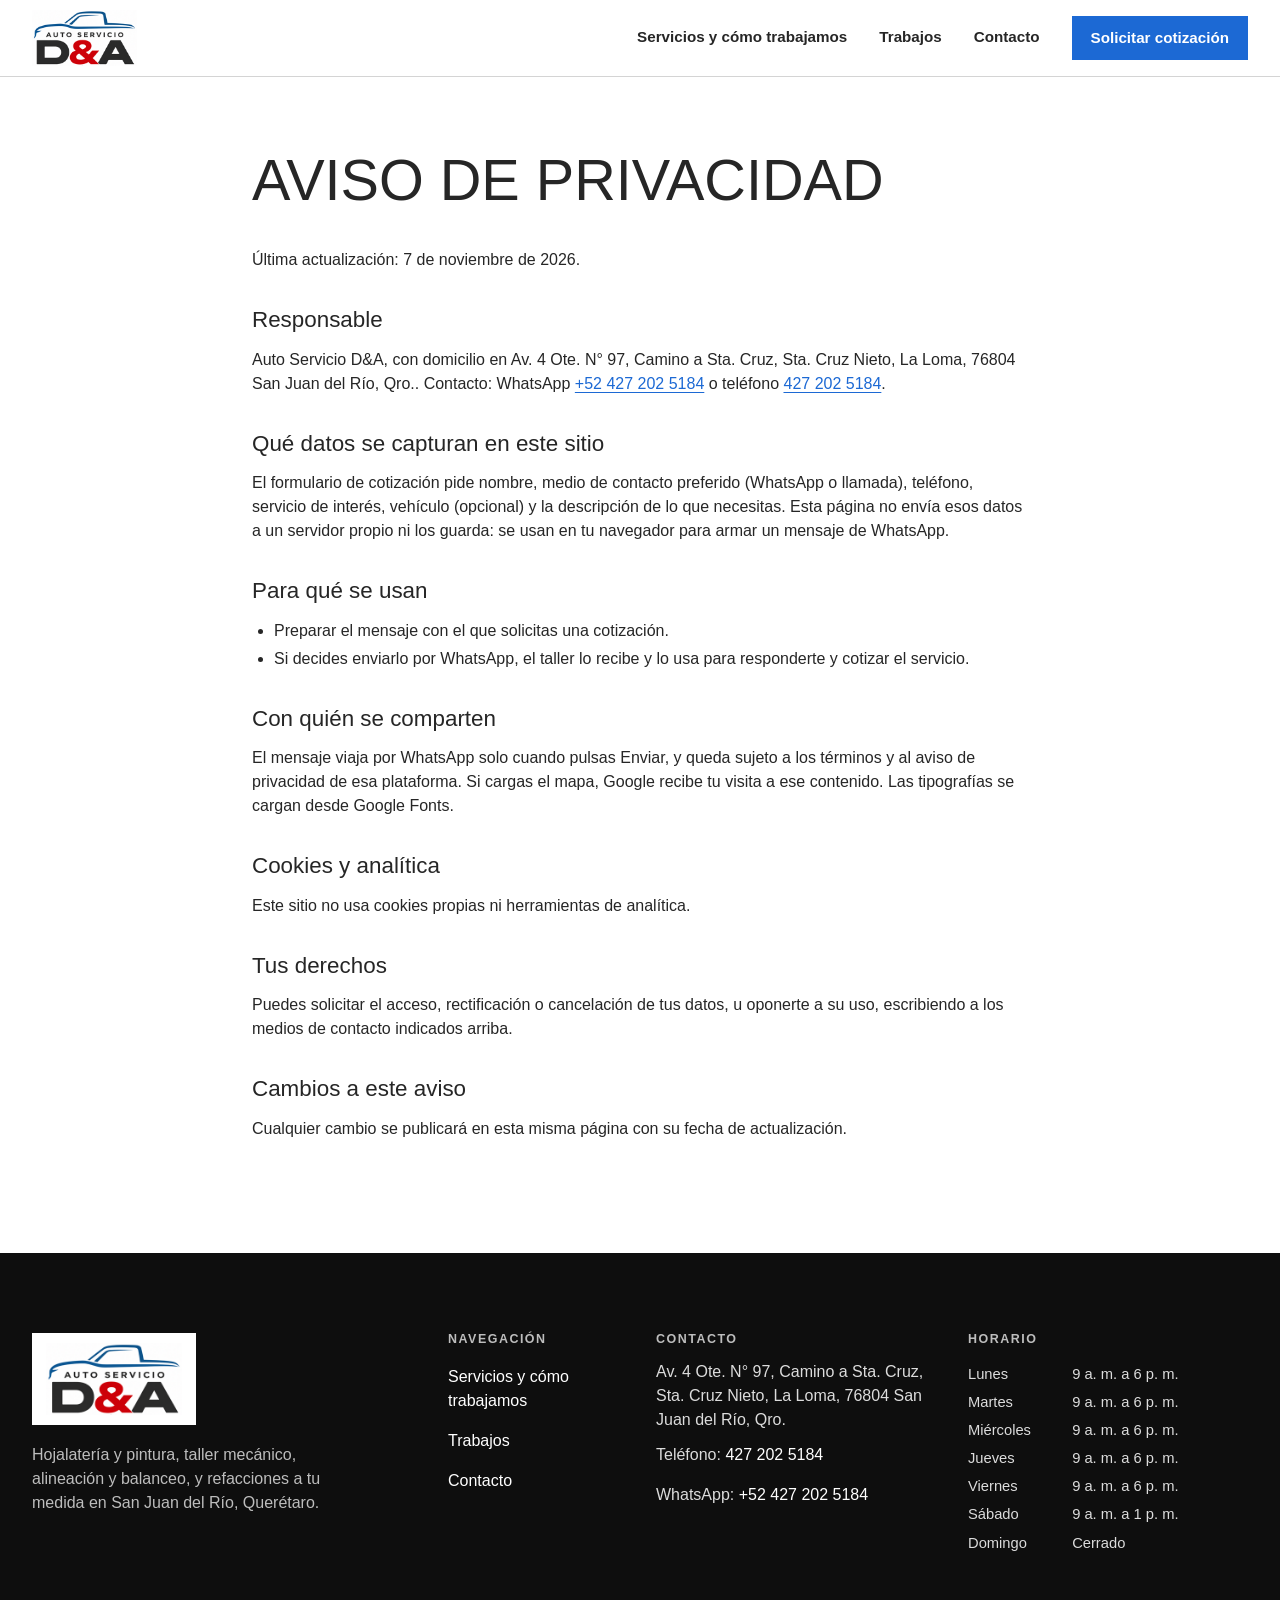
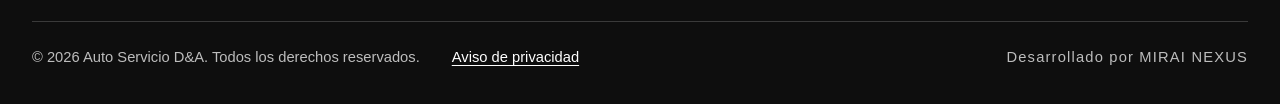
==== privacidad.html @ c276a9d6 "Sitio de Auto Servicio D&A: primera versión estática Sitio estático generado con build.py desde data" ====
<!doctype html>
<html lang="es-MX">
<head>
<meta charset="utf-8">
<meta name="viewport" content="width=device-width, initial-scale=1">
<title>Aviso de privacidad | Auto Servicio D&amp;A</title>

<meta http-equiv="Content-Security-Policy" content="default-src 'self'; img-src 'self' data:; style-src 'self' https://fonts.googleapis.com; font-src https://fonts.gstatic.com; script-src 'self'; frame-src https://www.google.com; connect-src 'none'; form-action 'none'; base-uri 'self'; object-src 'none'">
<meta name="description" content="Aviso de privacidad de Auto Servicio D&amp;A.">
<meta name="robots" content="noindex, nofollow">
<meta name="referrer" content="strict-origin-when-cross-origin">
<meta property="og:type" content="website"><meta property="og:locale" content="es_MX">
<meta property="og:title" content="Aviso de privacidad | Auto Servicio D&amp;A"><meta property="og:description" content="Aviso de privacidad de Auto Servicio D&amp;A.">
<link rel="preconnect" href="https://fonts.googleapis.com"><link rel="preconnect" href="https://fonts.gstatic.com" crossorigin><link rel="stylesheet" href="https://fonts.googleapis.com/css2?family=Archivo:wght@300;400;700&display=swap">
<link rel="stylesheet" href="css/styles.css">
</head>
<body>

<a class="skip-link" href="#contenido">Saltar al contenido</a>
<header class="site-header">
  <div class="wrap">
    <a class="brand" href="index.html#inicio" aria-label="Auto Servicio D&amp;A, inicio"><img src="img/logo-da.png" width="320" height="170" alt="Auto Servicio D&amp;A"></a>
    <button class="btn btn--sm menu-toggle js-only" id="menu-toggle" type="button" aria-expanded="false" aria-controls="site-nav">Menú</button>
    <nav class="nav" id="site-nav" aria-label="Principal">
      <a href="index.html#servicios">Servicios y cómo trabajamos</a>
<a href="index.html#trabajos">Trabajos</a>
<a href="index.html#contacto">Contacto</a>
      <a class="btn btn--primary btn--sm" href="index.html#contacto">Solicitar cotización</a>
    </nav>
  </div>
</header>
<main id="contenido" class="wrap legal">
  <h1>Aviso de privacidad</h1>
  <p>Última actualización: 7 de noviembre de 2026.</p>
  <section><h2>Responsable</h2>
    <p>Auto Servicio D&amp;A, con domicilio en Av. 4 Ote. N° 97, Camino a Sta. Cruz, Sta. Cruz Nieto, La Loma, 76804 San Juan del Río, Qro.. Contacto: WhatsApp <a href="https://wa.me/524272025184" target="_blank" rel="noopener">+52 427 202 5184</a> o teléfono <a href="tel:+524272025184">427 202 5184</a>.</p></section>
  <section><h2>Qué datos se capturan en este sitio</h2>
    <p>El formulario de cotización pide nombre, medio de contacto preferido (WhatsApp o llamada), teléfono, servicio de interés, vehículo (opcional) y la descripción de lo que necesitas. Esta página no envía esos datos a un servidor propio ni los guarda: se usan en tu navegador para armar un mensaje de WhatsApp.</p></section>
  <section><h2>Para qué se usan</h2>
    <ul><li>Preparar el mensaje con el que solicitas una cotización.</li><li>Si decides enviarlo por WhatsApp, el taller lo recibe y lo usa para responderte y cotizar el servicio.</li></ul></section>
  <section><h2>Con quién se comparten</h2>
    <p>El mensaje viaja por WhatsApp solo cuando pulsas Enviar, y queda sujeto a los términos y al aviso de privacidad de esa plataforma. Si cargas el mapa, Google recibe tu visita a ese contenido. Las tipografías se cargan desde Google Fonts.</p></section>
  <section><h2>Cookies y analítica</h2>
    <p>Este sitio no usa cookies propias ni herramientas de analítica.</p></section>
  <section><h2>Tus derechos</h2>
    <p>Puedes solicitar el acceso, rectificación o cancelación de tus datos, u oponerte a su uso, escribiendo a los medios de contacto indicados arriba.</p></section>
  <section><h2>Cambios a este aviso</h2>
    <p>Cualquier cambio se publicará en esta misma página con su fecha de actualización.</p></section>
</main>
<footer class="site-footer">
  <div class="wrap">
    <div class="footer__grid">
      <div class="footer__brand">
        <a class="brand brand--plate" href="index.html#inicio" aria-label="Auto Servicio D&amp;A, inicio"><img src="img/logo-da.png" width="320" height="170" alt="Auto Servicio D&amp;A"></a>
        <p>Hojalatería y pintura, taller mecánico, alineación y balanceo, y refacciones a tu medida en San Juan del Río, Querétaro.</p>
      </div>
      <div class="footer__col">
        <h2>Navegación</h2>
        <a href="index.html#servicios">Servicios y cómo trabajamos</a>
<a href="index.html#trabajos">Trabajos</a>
<a href="index.html#contacto">Contacto</a>
      </div>
      <div class="footer__col footer__col--wide">
        <h2>Contacto</h2>
        <p>Av. 4 Ote. N° 97, Camino a Sta. Cruz, Sta. Cruz Nieto, La Loma, 76804 San Juan del Río, Qro.</p>
        <p>Teléfono: <a href="tel:+524272025184">427 202 5184</a></p>
        <p>WhatsApp: <a href="https://wa.me/524272025184" target="_blank" rel="noopener">+52 427 202 5184</a></p>
        
      </div>
      <div class="footer__col footer__col--wide">
        <h2>Horario</h2>
        <table><tbody>
        <tr data-day="Lunes"><th scope="row">Lunes</th><td>9 a. m. a 6 p. m.</td></tr>
<tr data-day="Martes"><th scope="row">Martes</th><td>9 a. m. a 6 p. m.</td></tr>
<tr data-day="Miércoles"><th scope="row">Miércoles</th><td>9 a. m. a 6 p. m.</td></tr>
<tr data-day="Jueves"><th scope="row">Jueves</th><td>9 a. m. a 6 p. m.</td></tr>
<tr data-day="Viernes"><th scope="row">Viernes</th><td>9 a. m. a 6 p. m.</td></tr>
<tr data-day="Sábado"><th scope="row">Sábado</th><td>9 a. m. a 1 p. m.</td></tr>
<tr data-day="Domingo"><th scope="row">Domingo</th><td>Cerrado</td></tr>
        </tbody></table>
      </div>
    </div>
    <div class="footer__legal">
      <span>© 2026 Auto Servicio D&amp;A. Todos los derechos reservados.</span>
      <a href="privacidad.html">Aviso de privacidad</a>
      <span class="footer__credit">Desarrollado por MIRAI NEXUS</span>
    </div>
  </div>
</footer>

<script src="js/app.js" defer></script>
</body>
</html>
---- css/styles.css ----
/* Dirección: showroom. Hero oscuro a sangre, contenido blanco, bandas negras para el proceso; ángulos rectos, tipografía ligera en mayúsculas.
   El azul se usa solo en acciones. Pesos: 300 (títulos), 400 (texto), 700 (botones y navegación). */
:root {
  --bg: #ffffff;
  --bg-alt: #f2f2f2;
  --ink: #262626;
  --meta: #666666;
  --line: #d4d4d4;
  --dark: #0e0e0e;
  --dark-line: #3a3a3a;
  --silver: #bdbdbd;
  --blue: #1c69d4;
  --blue-dark: #0653b6;
  --ok: #1a7f4b;
  --bad: #b3261e;
  --font: "Archivo", "Helvetica Neue", Helvetica, Arial, sans-serif;
  --container: 1280px;
  --gutter: 32px;
  --section-y: 112px;
  --ease: cubic-bezier(.16, 1, .3, 1);
  color-scheme: light;
}

*, *::before, *::after { box-sizing: border-box; border-radius: 0; }
html { scroll-behavior: smooth; scroll-padding-top: 88px; }
body {
  margin: 0; background: var(--bg); color: var(--ink);
  font-family: var(--font); font-size: 1rem; line-height: 1.5; font-weight: 400;
  -webkit-font-smoothing: antialiased; caret-color: var(--blue);
  scrollbar-color: #8a8a8a var(--bg-alt);
}
::selection { background: var(--blue); color: #fff; }
img { display: block; max-width: 100%; height: auto; }
a { color: inherit; text-underline-offset: 0.2em; }
h1, h2, h3 { margin: 0; font-weight: 300; line-height: 1.1; text-wrap: balance; }
p { margin: 0; }
ul, ol { margin: 0; padding: 0; list-style: none; }
button { font: inherit; }

:focus-visible { outline: 3px solid var(--blue-dark); outline-offset: 3px; }
.on-dark :focus-visible, .site-footer :focus-visible, .hero :focus-visible { outline-color: #fff; }

.sr-only { position: absolute; width: 1px; height: 1px; overflow: hidden; clip: rect(0 0 0 0); white-space: nowrap; }
.skip-link { position: absolute; left: 16px; top: -72px; z-index: 100; background: #fff; color: #000; padding: 14px 18px; font-weight: 700; }
.skip-link:focus { top: 12px; }

.wrap { width: 100%; max-width: calc(var(--container) + 2 * var(--gutter)); margin-inline: auto; padding-inline: var(--gutter); }

/* Botones y enlaces */
.btn {
  display: inline-flex; align-items: center; justify-content: center; gap: 10px;
  min-height: 52px; padding: 0 28px; font-weight: 700; font-size: 1rem; text-decoration: none; cursor: pointer;
  border: 1px solid currentColor; background: transparent; color: inherit;
  transition: background-color .2s, color .2s, border-color .2s;
}
.btn:hover { background: var(--ink); color: #fff; border-color: var(--ink); }
.btn--primary { background: var(--blue); border-color: var(--blue); color: #fff; }
.btn--primary:hover { background: var(--blue-dark); border-color: var(--blue-dark); }
.btn--light { color: #fff; }
.btn--light:hover { background: #fff; color: #000; border-color: #fff; }
.btn--sm { min-height: 44px; padding: 0 18px; font-size: 0.95rem; }
.link-arrow {
  display: inline-flex; align-items: center; gap: 10px; min-height: 44px; font-weight: 700; text-decoration: none;
  border-bottom: 1px solid currentColor; padding-bottom: 2px; width: fit-content;
}
.link-arrow svg { width: 14px; height: 14px; transition: transform .25s var(--ease); }
.link-arrow:hover { color: var(--blue); }
.on-dark .link-arrow:hover { color: #fff; }
.link-arrow:hover svg { transform: translateX(4px); }

/* Encabezado */
.site-header { position: sticky; top: 0; z-index: 50; background: var(--bg); color: var(--ink); border-bottom: 1px solid var(--line); }
.site-header .wrap { display: flex; align-items: center; gap: 24px; min-height: 76px; }
.brand { display: flex; align-items: center; text-decoration: none; }
.brand img { width: auto; height: 56px; }
.brand--plate { background: #fff; padding: 10px 14px; width: fit-content; }
.brand--plate img { height: 72px; }
.nav { margin-left: auto; display: flex; align-items: center; gap: 4px; }
.nav a:not(.btn) { display: inline-flex; align-items: center; min-height: 44px; padding: 0 14px; font-weight: 700; font-size: 0.95rem; text-decoration: none; border-bottom: 2px solid transparent; }
.nav a:not(.btn):hover { border-bottom-color: var(--ink); }
.nav .btn { margin-left: 14px; }
.menu-toggle { display: none; margin-left: auto; min-width: 48px; background: transparent; color: var(--ink); border: 1px solid var(--ink); cursor: pointer; font-weight: 700; padding: 0 16px; min-height: 44px; }

/* Hero */
.hero { position: relative; background: var(--dark); color: #fff; overflow: hidden; isolation: isolate; }
.hero__img { position: absolute; inset: 0; z-index: -2; }
.hero__img img { width: 100%; height: 100%; object-fit: cover; object-position: 50% 55%; }
.hero::after { content: ""; position: absolute; inset: 0; z-index: -1; background: linear-gradient(90deg, rgba(0,0,0,.82) 0%, rgba(0,0,0,.55) 45%, rgba(0,0,0,.15) 100%), linear-gradient(0deg, rgba(0,0,0,.55) 0%, rgba(0,0,0,0) 40%); }
.hero__inner { min-height: 640px; display: flex; flex-direction: column; justify-content: flex-end; gap: 28px; padding-block: 120px 72px; }
.hero h1 { font-size: clamp(2.6rem, 7.2vw, 5.75rem); text-transform: uppercase; letter-spacing: 0; line-height: 1.02; max-width: 14ch; }
.hero__lead { font-size: clamp(1.05rem, 1.6vw, 1.3rem); max-width: 46ch; color: #f0f0f0; line-height: 1.4; }
.hero__ctas { display: flex; flex-wrap: wrap; gap: 14px; }

.facts-bar { background: var(--bg); border-bottom: 1px solid var(--line); }
.facts-bar .wrap { display: grid; grid-template-columns: repeat(4, 1fr); }
.fact { padding: 28px 24px 28px 0; display: grid; gap: 6px; align-content: start; border-right: 1px solid var(--line); }
.fact + .fact { padding-left: 24px; }
.fact:last-child { border-right: 0; }
.fact dt { font-size: 0.78rem; font-weight: 700; letter-spacing: .1em; text-transform: uppercase; color: var(--meta); }
.fact dd { margin: 0; font-size: 1.1rem; }
.fact a { text-decoration: none; border-bottom: 1px solid var(--line); }
.fact a:hover { border-bottom-color: var(--blue); color: var(--blue); }
.status { font-weight: 700; display: inline-flex; align-items: center; gap: 8px; }
.status::before { content: ""; width: 9px; height: 9px; border-radius: 50% !important; background: var(--meta); }
.status[data-open="true"]::before { background: var(--ok); }
.status[data-open="false"]::before { background: var(--bad); }

/* Secciones */
.section { padding-block: var(--section-y); }
.section--alt { background: var(--bg-alt); }
.section--dark { background: var(--dark); color: #fff; }
.section__head { display: grid; gap: 20px; max-width: 760px; margin-bottom: 64px; }
h2 { font-size: clamp(2rem, 4.4vw, 3.5rem); text-transform: uppercase; line-height: 1.05; }
.lead { color: var(--meta); font-size: 1.15rem; max-width: 56ch; line-height: 1.45; }
.section--dark .lead { color: var(--silver); }

/* Servicios: lista con vista previa que cambia */
.svc-wrap { display: grid; grid-template-columns: minmax(0, 6fr) minmax(0, 6fr); gap: 64px; align-items: start; }
.svc-list { border-top: 1px solid var(--ink); }
.svc { padding: 32px 0; border-bottom: 1px solid var(--line); display: grid; gap: 12px; transition: padding .3s var(--ease); position: relative; }
.svc::before { content: ""; position: absolute; left: 0; top: -1px; height: 3px; width: 0; background: var(--ink); transition: width .4s var(--ease); }
.svc.is-active::before { width: 64px; }
.svc h3 { font-size: clamp(1.5rem, 2.4vw, 2rem); font-weight: 400; line-height: 1.15; }
.svc p { color: var(--meta); max-width: 52ch; }
.svc__use { font-size: 0.95rem; }
.svc__use strong { color: var(--ink); font-weight: 700; }
.svc__imgs { display: none; }
.svc__imgs--2 { grid-template-columns: 1fr 1fr; gap: 8px; }
.svc__img { width: 100%; aspect-ratio: 4 / 3; object-fit: cover; }
.svc__imgs--2 .svc__img { aspect-ratio: 3 / 4; }
.svc .link-arrow { margin-top: 6px; }
.svc-preview { position: sticky; top: 104px; aspect-ratio: 4 / 5; background: var(--bg-alt); overflow: hidden; }
.svc-shot { position: absolute; inset: 0; display: grid; opacity: 0; transition: opacity .6s var(--ease); }
.svc-shot.is-active { opacity: 1; }
.svc-shot--2 { grid-template-columns: 1fr 1fr; gap: 8px; background: var(--bg); }
.svc-shot img { width: 100%; height: 100%; min-height: 0; object-fit: cover; }

/* Proceso (banda negra) */
.qualitas { display: grid; grid-template-columns: repeat(12, 1fr); gap: var(--gutter); align-items: end; margin-bottom: 72px; }
.qualitas h2 { grid-column: 1 / span 7; }
.qualitas p { grid-column: 9 / span 4; color: var(--silver); font-size: 1.1rem; }
.process { display: grid; grid-template-columns: repeat(2, minmax(0, 1fr)); gap: 64px; }
.process__col h3 { font-size: 1.5rem; font-weight: 400; padding-bottom: 20px; border-bottom: 1px solid #fff; }
.steps { counter-reset: step; }
.steps li { counter-increment: step; display: grid; grid-template-columns: 64px 1fr; gap: 16px; padding: 24px 0; border-bottom: 1px solid var(--dark-line); align-items: baseline; }
.steps li::before { content: counter(step); font-size: 2.4rem; font-weight: 300; line-height: 1; font-variant-numeric: tabular-nums; }
.steps li span { color: #e6e6e6; }
.process__note { margin-top: 48px; color: var(--silver); max-width: 60ch; }

/* Trabajos */
.filters { display: flex; flex-wrap: wrap; gap: 4px 28px; margin-bottom: 40px; border-bottom: 1px solid var(--line); }
.chip { min-height: 48px; padding: 0 0 2px; background: none; border: 0; border-bottom: 3px solid transparent; font-weight: 700; color: var(--meta); cursor: pointer; margin-bottom: -1px; transition: color .2s, border-color .2s; }
.chip:hover { color: var(--ink); }
.chip[aria-pressed="true"] { color: var(--ink); border-bottom-color: var(--ink); }
.projects { display: grid; grid-template-columns: repeat(12, 1fr); gap: 48px var(--gutter); }
.project { grid-column: span 6; display: grid; grid-template-rows: auto 1fr; gap: 20px; }
.project[hidden] { display: none; }
.project__open { display: block; padding: 0; border: 0; background: var(--bg-alt); cursor: zoom-in; width: 100%; overflow: hidden; }
.project__open img { width: 100%; aspect-ratio: 3 / 2; object-fit: cover; transition: transform .8s var(--ease); }
.project__open:hover img { transform: scale(1.04); }
.project__body { display: grid; gap: 14px; align-content: start; }
.project__tag { font-size: 0.78rem; font-weight: 700; letter-spacing: .1em; text-transform: uppercase; color: var(--meta); }
.project h3 { font-size: 1.75rem; font-weight: 400; }
.facts { display: grid; margin: 0; border-top: 1px solid var(--line); }
.facts div { display: grid; grid-template-columns: 110px 1fr; gap: 16px; padding: 12px 0; border-bottom: 1px solid var(--line); font-size: 0.95rem; }
.facts dt { font-weight: 700; }
.facts dd { margin: 0; color: var(--meta); }

dialog.lightbox { border: 0; padding: 0; background: var(--bg); color: var(--ink); max-width: min(1200px, 94vw); width: 100%; max-height: 94vh; overflow: auto; }
dialog.lightbox::backdrop { background: rgba(0,0,0,.85); }
.lightbox__inner { display: grid; grid-template-columns: minmax(0, 1.6fr) minmax(0, 1fr); }
.lightbox__img { background: #000; display: grid; place-items: center; }
.lightbox__img img { max-height: 84vh; width: auto; max-width: 100%; object-fit: contain; }
.lightbox__text { padding: 32px; display: grid; gap: 16px; align-content: start; }
.lightbox__text h3 { font-size: 1.75rem; font-weight: 400; }
.lightbox__nav { display: flex; flex-wrap: wrap; gap: 10px; margin-top: 8px; }


.reviews__head { display: grid; gap: 14px; margin-bottom: 48px; max-width: 700px; }
.reviews h2 { font-size: clamp(1.8rem, 3.4vw, 2.6rem); }
.reviews__src { color: var(--meta); }
.reviews__grid { display: grid; grid-template-columns: repeat(4, 1fr); gap: 0; border-top: 1px solid var(--ink); }
.review { margin: 0; padding: 28px 28px 8px 0; display: grid; gap: 18px; align-content: start; }
.review + .review { padding-left: 28px; border-left: 1px solid var(--line); }
.review blockquote { margin: 0; font-size: 1.08rem; line-height: 1.45; }
.review figcaption { font-weight: 700; font-size: 0.95rem; }
.stars { width: 92px; height: 16px; color: var(--ink); }


/* Contacto */
.contact { display: grid; grid-template-columns: repeat(12, 1fr); gap: var(--gutter); align-items: start; }
.contact__info { grid-column: 1 / span 5; display: grid; gap: 28px; }
.contact__form { grid-column: 7 / span 6; }
.info-list { display: grid; margin: 0; border-top: 1px solid var(--ink); }
.info-list > div { padding: 16px 0; border-bottom: 1px solid var(--line); display: grid; gap: 2px; }
.info-list dt { font-size: 0.78rem; font-weight: 700; letter-spacing: .1em; text-transform: uppercase; color: var(--meta); }
.info-list dd { margin: 0; font-size: 1.1rem; }
.info-list a { text-decoration: none; border-bottom: 1px solid var(--line); }
.info-list a:hover { color: var(--blue); border-bottom-color: var(--blue); }
.hours { width: 100%; border-collapse: collapse; font-variant-numeric: tabular-nums; margin-top: 12px; }
.hours th, .hours td { text-align: left; padding: 9px 0; border-bottom: 1px solid var(--line); font-weight: 400; }
.hours tr.is-today th, .hours tr.is-today td { font-weight: 700; }
.hours-note { color: var(--meta); font-size: 0.9rem; margin-top: 10px; }

.form { display: grid; gap: 22px; padding: 40px; background: var(--bg); border: 1px solid var(--ink); }
.form h3 { font-size: 1.75rem; font-weight: 400; }
.field { display: grid; gap: 8px; }
.field label, .field legend { font-weight: 700; font-size: 0.95rem; padding: 0; }
.field .opt { font-weight: 400; color: var(--meta); }
.field input, .field select, .field textarea { width: 100%; min-height: 52px; padding: 12px 14px; font: inherit; color: var(--ink); background: var(--bg); border: 1px solid #8a8a8a; }
.field textarea { min-height: 130px; resize: vertical; }
.field input:hover, .field select:hover, .field textarea:hover { border-color: var(--ink); }
.field input:focus-visible, .field select:focus-visible, .field textarea:focus-visible { outline-offset: 0; border-color: var(--blue-dark); }
.field [aria-invalid="true"] { border-color: var(--bad); border-width: 2px; }
.err { color: var(--bad); font-size: 0.92rem; font-weight: 700; }
.hint { color: var(--meta); font-size: 0.9rem; }
.radios-wrap { border: 0; padding: 0; margin: 0; min-width: 0; }
.radios { display: flex; flex-wrap: wrap; gap: 10px; margin-top: 8px; }
.radios label { display: inline-flex; align-items: center; gap: 10px; min-height: 48px; padding: 0 18px; border: 1px solid #8a8a8a; font-weight: 400; cursor: pointer; }
.radios input { width: 18px; min-height: 0; height: 18px; accent-color: var(--blue); }
.radios label:has(input:checked) { border-color: var(--ink); background: var(--ink); color: #fff; }
.radios label:has(input:checked) input { accent-color: #fff; }
.radios label:has(input:focus-visible) { outline: 3px solid var(--blue-dark); outline-offset: 3px; }
.form__privacy, .form__alt { font-size: 0.92rem; color: var(--meta); }
.form__privacy a, .form__alt a { color: var(--ink); }

.prepared { display: grid; gap: 16px; padding: 24px; border: 2px solid var(--ink); background: var(--bg-alt); }
.prepared > p:first-child { font-weight: 700; font-size: 1.1rem; }
.prepared textarea { width: 100%; min-height: 150px; padding: 12px; font: inherit; font-size: 0.95rem; border: 1px solid #8a8a8a; background: #fff; color: var(--ink); }
.prepared__actions { display: flex; flex-wrap: wrap; gap: 12px; }
.noscript-box { padding: 28px; border: 1px solid var(--ink); }
html:not(.js) .js-only { display: none; }

/* Ubicación */
.location { display: grid; grid-template-columns: repeat(2, minmax(0, 1fr)); gap: 64px; align-items: stretch; }
.location__info { display: grid; gap: 24px; align-content: start; }
.location__info address { font-style: normal; font-size: 1.2rem; line-height: 1.4; }
.location__info p { color: var(--meta); max-width: 50ch; }
.location__actions { display: flex; flex-wrap: wrap; gap: 14px; }
.map { position: relative; width: 100%; min-width: 0; aspect-ratio: 4 / 3; background: var(--bg-alt); display: grid; place-items: center; text-align: center; padding: 24px; overflow: hidden; }
.map iframe { position: absolute; inset: 0; width: 100%; height: 100%; border: 0; }
.map__ph { display: grid; gap: 16px; justify-items: center; max-width: 38ch; color: var(--meta); }
.map__ph .btn { color: var(--ink); }
.map__ph .btn--primary { color: #fff; }

/* Pie */
.site-footer { background: var(--dark); color: #dcdcdc; padding-block: 80px 36px; }
.site-footer a { color: #fff; }
.footer__grid { display: grid; grid-template-columns: repeat(12, 1fr); gap: 40px var(--gutter); }
.footer__brand { grid-column: span 4; display: grid; gap: 18px; align-content: start; }
.footer__brand p { color: var(--silver); max-width: 36ch; }
.footer__col { grid-column: span 2; display: grid; gap: 6px; align-content: start; }
.footer__col--wide { grid-column: span 3; }
.footer__col h2 { font-size: 0.78rem; letter-spacing: .12em; font-weight: 700; color: var(--silver); margin-bottom: 8px; }
.footer__col a { text-decoration: none; display: inline-block; padding-block: 5px; width: fit-content; }
.footer__col a:hover { text-decoration: underline; }
.footer__col table { font-size: 0.92rem; border-collapse: collapse; width: 100%; font-variant-numeric: tabular-nums; }
.footer__col th, .footer__col td { text-align: left; font-weight: 400; padding: 3px 0; }
.footer__credit { margin-left: auto; letter-spacing: .08em; }
@media (max-width: 719px) { .footer__credit { margin-left: 0; } }
.footer__legal { margin-top: 64px; padding-top: 24px; border-top: 1px solid var(--dark-line); font-size: 0.92rem; color: var(--silver); display: flex; flex-wrap: wrap; gap: 8px 32px; }

/* Privacidad */
.legal { padding-block: 72px 112px; max-width: 840px; display: grid; gap: 36px; }
.legal h1 { font-size: clamp(2.2rem, 5vw, 3.6rem); text-transform: uppercase; }
.legal h2 { font-size: 1.4rem; text-transform: none; font-weight: 400; margin-bottom: 8px; }
.legal section { display: grid; gap: 8px; }
.legal ul { list-style: disc; padding-left: 22px; display: grid; gap: 4px; }
.legal a { color: var(--blue); }

/* Movimiento: una sola entrada del hero, desde un estado ya visible */
@media (prefers-reduced-motion: no-preference) {
  .hero__img img { animation: settle 1.8s var(--ease) both; }
  .hero h1, .hero__lead, .hero__ctas { animation: rise 1.1s var(--ease) both; }
  .hero__lead { animation-delay: .12s; }
  .hero__ctas { animation-delay: .24s; }
  @keyframes settle { from { transform: scale(1.06); } to { transform: none; } }
  @keyframes rise { from { transform: translateY(28px); } to { transform: none; } }
}
@media (prefers-reduced-motion: reduce) {
  html { scroll-behavior: auto; }
  *, *::before, *::after { transition-duration: .01ms !important; animation: none !important; }
}

/* Adaptación */
@media (max-width: 1023px) {
  :root { --section-y: 72px; }
  .menu-toggle { display: inline-flex; align-items: center; justify-content: center; }
  .nav { display: none; position: absolute; left: 0; right: 0; top: 100%; flex-direction: column; align-items: stretch; gap: 0; padding: 8px var(--gutter) 28px; background: var(--bg); border-bottom: 1px solid var(--line); margin: 0; }
  .nav.is-open { display: flex; }
  .nav a:not(.btn) { min-height: 56px; border-bottom: 1px solid var(--line); }
  .nav .btn { margin: 20px 0 0; }
  .hero__inner { min-height: 560px; padding-block: 96px 56px; }
  .facts-bar .wrap { grid-template-columns: repeat(2, 1fr); }
  .fact { border-right: 0; padding: 22px 16px 22px 0; border-bottom: 1px solid var(--line); }
  .fact + .fact { padding-left: 0; }
  .fact:nth-child(even) { padding-left: 16px; border-left: 1px solid var(--line); }
  .fact:nth-last-child(-n+2) { border-bottom: 0; }
  .svc-wrap { grid-template-columns: minmax(0, 1fr); }
  .svc-preview { display: none; }
  .svc__imgs { display: grid; }
  .qualitas h2, .qualitas p { grid-column: 1 / -1; }
  .process { grid-template-columns: minmax(0, 1fr); gap: 56px; }
  .reviews__grid { grid-template-columns: repeat(2, 1fr); }
  .review:nth-child(3) { padding-left: 0; border-left: 0; }
  .review:nth-child(n+3) { border-top: 1px solid var(--line); margin-top: 20px; padding-top: 28px; }
  .contact__info, .contact__form { grid-column: 1 / -1; }
  .location { grid-template-columns: minmax(0, 1fr); gap: 40px; }
  .footer__brand { grid-column: span 12; }
  .footer__col, .footer__col--wide { grid-column: span 6; }
}
@media (max-width: 719px) {
  :root { --section-y: 56px; --gutter: 16px; }
  .section__head { margin-bottom: 40px; }
  .hero__inner { min-height: 540px; padding-block: 72px 40px; gap: 22px; }
  .hero::after { background: linear-gradient(0deg, rgba(0,0,0,.88) 0%, rgba(0,0,0,.55) 55%, rgba(0,0,0,.25) 100%); }
  .facts-bar .wrap { grid-template-columns: minmax(0, 1fr); }
  .fact, .fact:nth-child(even) { padding: 18px 0; border-left: 0; border-bottom: 1px solid var(--line); }
  .fact:last-child { border-bottom: 0; }
  .project { grid-column: 1 / -1; }
  .reviews__grid { grid-template-columns: minmax(0, 1fr); }
  .review, .review + .review { padding: 24px 0; border-left: 0; border-top: 1px solid var(--line); margin: 0; }
  .review:first-child { border-top: 0; }
  .steps li { grid-template-columns: 48px 1fr; }
  .steps li::before { font-size: 2rem; }
  .form { padding: 22px 18px; }
  .lightbox__inner { grid-template-columns: minmax(0, 1fr); }
  .facts div { grid-template-columns: minmax(0, 1fr); gap: 2px; }
  .footer__col, .footer__col--wide { grid-column: 1 / -1; }
  .site-header .wrap { min-height: 64px; }
  .brand img { height: 44px; }
  .brand--plate img { height: 60px; }
  .map { aspect-ratio: auto; min-height: 300px; }
}
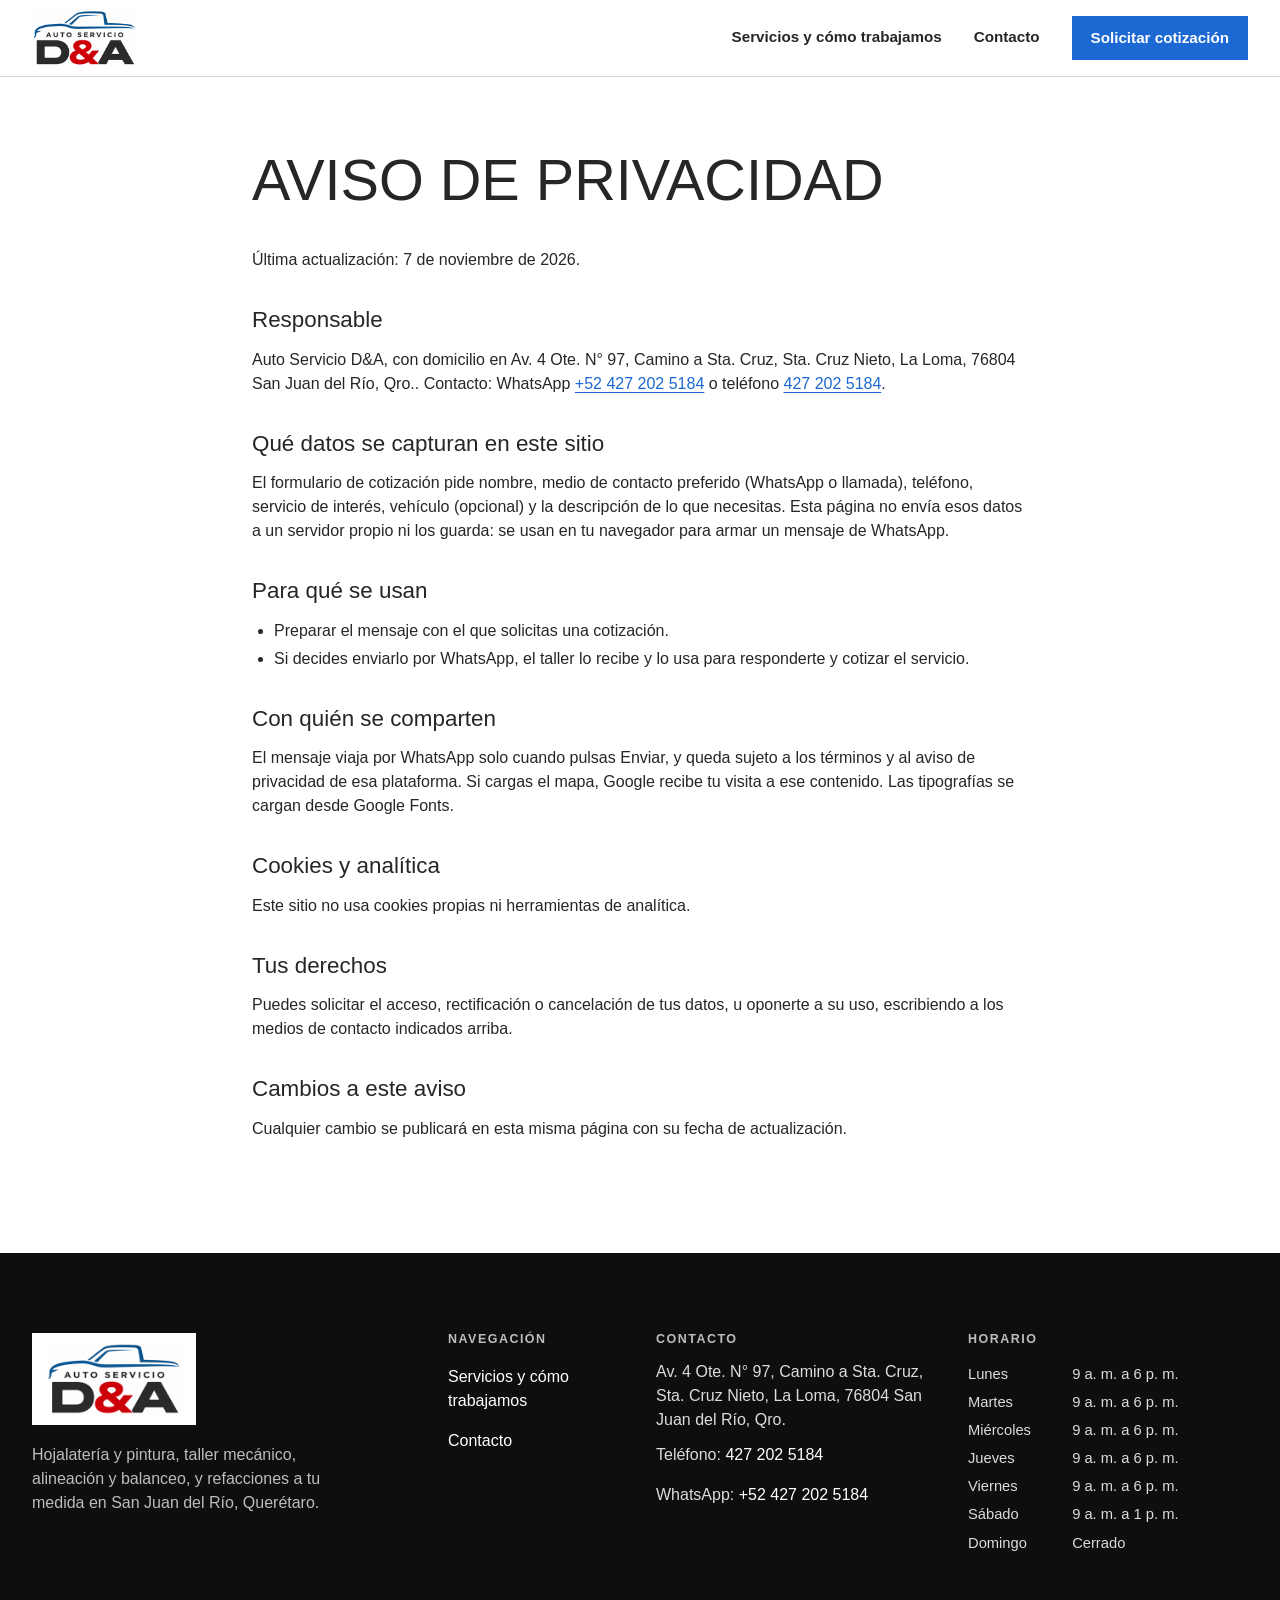
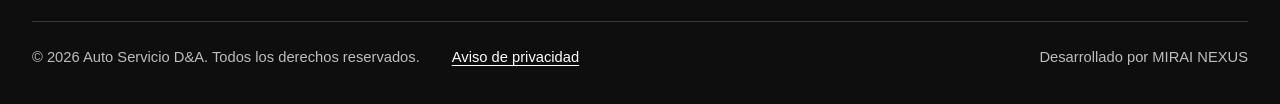
==== commit c9a9d95d: "Servicios como portafolio con galería, carrusel de reseñas y título animado - Fotos nuevas por servi" ====
--- a/privacidad.html
+++ b/privacidad.html
@@ -23,7 +23,6 @@
     <button class="btn btn--sm menu-toggle js-only" id="menu-toggle" type="button" aria-expanded="false" aria-controls="site-nav">Menú</button>
     <nav class="nav" id="site-nav" aria-label="Principal">
       <a href="index.html#servicios">Servicios y cómo trabajamos</a>
-<a href="index.html#trabajos">Trabajos</a>
 <a href="index.html#contacto">Contacto</a>
       <a class="btn btn--primary btn--sm" href="index.html#contacto">Solicitar cotización</a>
     </nav>
@@ -57,7 +56,6 @@
       <div class="footer__col">
         <h2>Navegación</h2>
         <a href="index.html#servicios">Servicios y cómo trabajamos</a>
-<a href="index.html#trabajos">Trabajos</a>
 <a href="index.html#contacto">Contacto</a>
       </div>
       <div class="footer__col footer__col--wide">
--- a/css/styles.css
+++ b/css/styles.css
@@ -88,6 +88,10 @@
 .hero::after { content: ""; position: absolute; inset: 0; z-index: -1; background: linear-gradient(90deg, rgba(0,0,0,.82) 0%, rgba(0,0,0,.55) 45%, rgba(0,0,0,.15) 100%), linear-gradient(0deg, rgba(0,0,0,.55) 0%, rgba(0,0,0,0) 40%); }
 .hero__inner { min-height: 640px; display: flex; flex-direction: column; justify-content: flex-end; gap: 28px; padding-block: 120px 72px; }
 .hero h1 { font-size: clamp(2.6rem, 7.2vw, 5.75rem); text-transform: uppercase; letter-spacing: 0; line-height: 1.02; max-width: 14ch; }
+/* Título: cada línea se descubre como cinta de enmascarar que se despega; el filo blanco viaja con el corte. */
+.title-line { position: relative; display: block; width: fit-content; max-width: 100%; overflow: hidden; padding-right: .06em; }
+.title-ink { display: block; }
+.title-line::after { content: ""; position: absolute; inset: .1em 0 .06em; border-right: 2px solid #fff; opacity: 0; pointer-events: none; }
 .hero__lead { font-size: clamp(1.05rem, 1.6vw, 1.3rem); max-width: 46ch; color: #f0f0f0; line-height: 1.4; }
 .hero__ctas { display: flex; flex-wrap: wrap; gap: 14px; }
 
@@ -147,45 +151,68 @@
 .steps li span { color: #e6e6e6; }
 .process__note { margin-top: 48px; color: var(--silver); max-width: 60ch; }
 
-/* Trabajos */
-.filters { display: flex; flex-wrap: wrap; gap: 4px 28px; margin-bottom: 40px; border-bottom: 1px solid var(--line); }
-.chip { min-height: 48px; padding: 0 0 2px; background: none; border: 0; border-bottom: 3px solid transparent; font-weight: 700; color: var(--meta); cursor: pointer; margin-bottom: -1px; transition: color .2s, border-color .2s; }
-.chip:hover { color: var(--ink); }
-.chip[aria-pressed="true"] { color: var(--ink); border-bottom-color: var(--ink); }
-.projects { display: grid; grid-template-columns: repeat(12, 1fr); gap: 48px var(--gutter); }
-.project { grid-column: span 6; display: grid; grid-template-rows: auto 1fr; gap: 20px; }
-.project[hidden] { display: none; }
-.project__open { display: block; padding: 0; border: 0; background: var(--bg-alt); cursor: zoom-in; width: 100%; overflow: hidden; }
-.project__open img { width: 100%; aspect-ratio: 3 / 2; object-fit: cover; transition: transform .8s var(--ease); }
-.project__open:hover img { transform: scale(1.04); }
-.project__body { display: grid; gap: 14px; align-content: start; }
-.project__tag { font-size: 0.78rem; font-weight: 700; letter-spacing: .1em; text-transform: uppercase; color: var(--meta); }
-.project h3 { font-size: 1.75rem; font-weight: 400; }
-.facts { display: grid; margin: 0; border-top: 1px solid var(--line); }
-.facts div { display: grid; grid-template-columns: 110px 1fr; gap: 16px; padding: 12px 0; border-bottom: 1px solid var(--line); font-size: 0.95rem; }
-.facts dt { font-weight: 700; }
-.facts dd { margin: 0; color: var(--meta); }
-
-dialog.lightbox { border: 0; padding: 0; background: var(--bg); color: var(--ink); max-width: min(1200px, 94vw); width: 100%; max-height: 94vh; overflow: auto; }
-dialog.lightbox::backdrop { background: rgba(0,0,0,.85); }
-.lightbox__inner { display: grid; grid-template-columns: minmax(0, 1.6fr) minmax(0, 1fr); }
-.lightbox__img { background: #000; display: grid; place-items: center; }
-.lightbox__img img { max-height: 84vh; width: auto; max-width: 100%; object-fit: contain; }
-.lightbox__text { padding: 32px; display: grid; gap: 16px; align-content: start; }
-.lightbox__text h3 { font-size: 1.75rem; font-weight: 400; }
-.lightbox__nav { display: flex; flex-wrap: wrap; gap: 10px; margin-top: 8px; }
-
-
+/* Galería de cada servicio */
+.svc__gallery { margin-top: 4px; }
+.thumbs { display: flex; flex-wrap: wrap; gap: 8px; }
+.thumb { position: relative; display: block; width: 76px; height: 76px; overflow: hidden; background: var(--bg-alt); cursor: zoom-in; }
+.thumb img { width: 100%; height: 100%; object-fit: cover; transition: transform .5s var(--ease), opacity .3s; }
+.thumb:hover img { transform: scale(1.07); }
+.thumb__more { position: absolute; inset: 0; display: grid; place-items: center; background: rgba(0,0,0,.6); color: #fff; font-weight: 700; }
+.svc__actions { display: flex; flex-wrap: wrap; gap: 4px 32px; margin-top: 6px; }
+
+/* Visor de galería */
+dialog.lightbox { border: 0; padding: 0; margin: 0; width: 100%; height: 100%; max-width: 100vw; max-height: 100vh; max-height: 100dvh; background: var(--dark); color: #fff; overflow: hidden; }
+dialog.lightbox[open] { display: grid; grid-template-rows: auto minmax(0, 1fr) auto; }
+dialog.lightbox::backdrop { background: rgba(0,0,0,.9); }
+dialog.lightbox :focus-visible { outline-color: #fff; }
+.lightbox__head { display: flex; justify-content: space-between; align-items: flex-start; gap: 16px; padding: 20px var(--gutter) 16px; }
+.lightbox__head h3 { font-size: clamp(1.2rem, 2.4vw, 1.75rem); text-transform: uppercase; }
+.lightbox__count { color: var(--silver); font-size: 0.92rem; margin-top: 6px; font-variant-numeric: tabular-nums; }
+.lightbox__close { flex: none; width: 48px; height: 48px; display: grid; place-items: center; background: transparent; color: #fff; border: 1px solid #fff; cursor: pointer; transition: background-color .2s, color .2s; }
+.lightbox__close:hover { background: #fff; color: #000; }
+.lightbox__close svg { width: 16px; height: 16px; }
+.lightbox__figure { margin: 0; min-height: 0; display: grid; grid-template-rows: minmax(0, 1fr) auto; justify-items: center; align-items: center; gap: 12px; padding-inline: var(--gutter); }
+.lightbox__figure img { max-width: 100%; max-height: 100%; width: auto; height: auto; min-height: 0; object-fit: contain; touch-action: pan-y; }
+.lightbox__figure figcaption { color: var(--silver); font-size: 0.95rem; text-align: center; }
+.lightbox__nav { display: flex; align-items: center; justify-content: center; gap: 16px; padding: 16px var(--gutter) 22px; }
+.lightbox__strip { display: flex; gap: 8px; overflow-x: auto; min-width: 0; padding: 4px; }
+.lightbox__thumb { flex: none; width: 60px; height: 60px; padding: 0; background: none; border: 2px solid transparent; opacity: .55; cursor: pointer; transition: opacity .2s, border-color .2s; }
+.lightbox__thumb:hover { opacity: .85; }
+.lightbox__thumb[aria-current="true"] { border-color: #fff; opacity: 1; }
+.lightbox__thumb img { width: 100%; height: 100%; object-fit: cover; }
+
+/* Reseñas: carrusel */
 .reviews__head { display: grid; gap: 14px; margin-bottom: 48px; max-width: 700px; }
 .reviews h2 { font-size: clamp(1.8rem, 3.4vw, 2.6rem); }
 .reviews__src { color: var(--meta); }
-.reviews__grid { display: grid; grid-template-columns: repeat(4, 1fr); gap: 0; border-top: 1px solid var(--ink); }
+.carousel { border-top: 1px solid var(--ink); }
+.carousel__track { display: grid; grid-template-columns: repeat(4, minmax(0, 1fr)); }
 .review { margin: 0; padding: 28px 28px 8px 0; display: grid; gap: 18px; align-content: start; }
 .review + .review { padding-left: 28px; border-left: 1px solid var(--line); }
 .review blockquote { margin: 0; font-size: 1.08rem; line-height: 1.45; }
 .review figcaption { font-weight: 700; font-size: 0.95rem; }
 .stars { width: 92px; height: 16px; color: var(--ink); }
 
+.carousel.is-enhanced .carousel__viewport { overflow: hidden; }
+.carousel.is-enhanced .carousel__track { display: flex; transition: transform .9s var(--ease); touch-action: pan-y; }
+.carousel.is-reduced .carousel__track { transition: none; }
+.carousel.is-enhanced .review { flex: 0 0 100%; min-width: 0; padding: 48px 0 40px; border: 0; gap: 24px; transition: opacity .6s var(--ease); }
+.carousel.is-enhanced .review[aria-hidden="true"] { opacity: .15; }
+.carousel.is-enhanced .review blockquote { font-size: clamp(1.45rem, 3.2vw, 2.5rem); font-weight: 300; line-height: 1.25; max-width: 30ch; text-wrap: balance; }
+.carousel.is-enhanced .review figcaption { font-size: 1rem; }
+.carousel__controls { display: flex; align-items: center; gap: 14px; padding-top: 20px; border-top: 1px solid var(--line); }
+.carousel__btn { flex: none; width: 48px; height: 48px; display: grid; place-items: center; background: transparent; color: var(--ink); border: 1px solid var(--ink); cursor: pointer; transition: background-color .2s, color .2s; }
+.carousel__btn:hover { background: var(--ink); color: #fff; }
+.carousel__btn svg { width: 14px; height: 14px; }
+.carousel__btn--light { color: #fff; border-color: #fff; }
+.carousel__btn--light:hover { background: #fff; color: #000; }
+.carousel__count { font-weight: 700; font-variant-numeric: tabular-nums; min-width: 3.5ch; text-align: center; }
+.carousel__toggle { min-height: 44px; padding: 0 4px; background: none; border: 0; border-bottom: 1px solid currentColor; color: var(--ink); font-weight: 700; cursor: pointer; }
+.carousel__toggle:hover { color: var(--blue); }
+.carousel__progress { position: relative; flex: 1; height: 2px; background: var(--line); overflow: hidden; }
+.carousel__progress span { position: absolute; inset: 0; background: var(--ink); transform: scaleX(0); transform-origin: left; }
+.carousel__progress span.is-running { animation: carousel-fill linear forwards; }
+@keyframes carousel-fill { to { transform: scaleX(1); } }
 
 /* Contacto */
 .contact { display: grid; grid-template-columns: repeat(12, 1fr); gap: var(--gutter); align-items: start; }
@@ -241,6 +268,7 @@
 .map iframe { position: absolute; inset: 0; width: 100%; height: 100%; border: 0; }
 .map__ph { display: grid; gap: 16px; justify-items: center; max-width: 38ch; color: var(--meta); }
 .map__ph .btn { color: var(--ink); }
+.map__ph .btn:hover { color: #fff; }
 .map__ph .btn--primary { color: #fff; }
 
 /* Pie */
@@ -256,7 +284,7 @@
 .footer__col a:hover { text-decoration: underline; }
 .footer__col table { font-size: 0.92rem; border-collapse: collapse; width: 100%; font-variant-numeric: tabular-nums; }
 .footer__col th, .footer__col td { text-align: left; font-weight: 400; padding: 3px 0; }
-.footer__credit { margin-left: auto; letter-spacing: .08em; }
+.footer__credit { margin-left: auto; }
 @media (max-width: 719px) { .footer__credit { margin-left: 0; } }
 .footer__legal { margin-top: 64px; padding-top: 24px; border-top: 1px solid var(--dark-line); font-size: 0.92rem; color: var(--silver); display: flex; flex-wrap: wrap; gap: 8px 32px; }
 
@@ -271,9 +299,18 @@
 /* Movimiento: una sola entrada del hero, desde un estado ya visible */
 @media (prefers-reduced-motion: no-preference) {
   .hero__img img { animation: settle 1.8s var(--ease) both; }
-  .hero h1, .hero__lead, .hero__ctas { animation: rise 1.1s var(--ease) both; }
-  .hero__lead { animation-delay: .12s; }
-  .hero__ctas { animation-delay: .24s; }
+  .title-ink { animation: tape-reveal 1s var(--ease) .15s both; }
+  .title-line::after { animation: tape-edge 1s var(--ease) .15s both; }
+  .title-line + .title-line .title-ink, .title-line + .title-line::after { animation-delay: .38s; }
+  .hero__lead, .hero__ctas { animation: rise 1s var(--ease) both; }
+  .hero__lead { animation-delay: .7s; }
+  .hero__ctas { animation-delay: .82s; }
+  @keyframes tape-reveal { from { clip-path: inset(0 100% 0 0); } to { clip-path: inset(0 0 0 0); } }
+  @keyframes tape-edge {
+    0% { transform: translateX(-100%); opacity: 1; }
+    80% { opacity: 1; }
+    100% { transform: translateX(0); opacity: 0; }
+  }
   @keyframes settle { from { transform: scale(1.06); } to { transform: none; } }
   @keyframes rise { from { transform: translateY(28px); } to { transform: none; } }
 }
@@ -299,11 +336,12 @@
   .svc-wrap { grid-template-columns: minmax(0, 1fr); }
   .svc-preview { display: none; }
   .svc__imgs { display: grid; }
+  .svc__gallery { display: none; }
+  .carousel__track { grid-template-columns: repeat(2, minmax(0, 1fr)); }
+  .review:nth-child(3) { padding-left: 0; border-left: 0; }
+  .review:nth-child(n+3) { border-top: 1px solid var(--line); margin-top: 20px; padding-top: 28px; }
   .qualitas h2, .qualitas p { grid-column: 1 / -1; }
   .process { grid-template-columns: minmax(0, 1fr); gap: 56px; }
-  .reviews__grid { grid-template-columns: repeat(2, 1fr); }
-  .review:nth-child(3) { padding-left: 0; border-left: 0; }
-  .review:nth-child(n+3) { border-top: 1px solid var(--line); margin-top: 20px; padding-top: 28px; }
   .contact__info, .contact__form { grid-column: 1 / -1; }
   .location { grid-template-columns: minmax(0, 1fr); gap: 40px; }
   .footer__brand { grid-column: span 12; }
@@ -317,18 +355,19 @@
   .facts-bar .wrap { grid-template-columns: minmax(0, 1fr); }
   .fact, .fact:nth-child(even) { padding: 18px 0; border-left: 0; border-bottom: 1px solid var(--line); }
   .fact:last-child { border-bottom: 0; }
-  .project { grid-column: 1 / -1; }
-  .reviews__grid { grid-template-columns: minmax(0, 1fr); }
-  .review, .review + .review { padding: 24px 0; border-left: 0; border-top: 1px solid var(--line); margin: 0; }
-  .review:first-child { border-top: 0; }
   .steps li { grid-template-columns: 48px 1fr; }
   .steps li::before { font-size: 2rem; }
   .form { padding: 22px 18px; }
-  .lightbox__inner { grid-template-columns: minmax(0, 1fr); }
-  .facts div { grid-template-columns: minmax(0, 1fr); gap: 2px; }
   .footer__col, .footer__col--wide { grid-column: 1 / -1; }
   .site-header .wrap { min-height: 64px; }
   .brand img { height: 44px; }
   .brand--plate img { height: 60px; }
   .map { aspect-ratio: auto; min-height: 300px; }
-}
+  .carousel__track { grid-template-columns: minmax(0, 1fr); }
+  .review, .review + .review { padding: 24px 0; border-left: 0; border-top: 1px solid var(--line); margin: 0; }
+  .review:first-child { border-top: 0; }
+  .carousel.is-enhanced .review { padding: 32px 0 28px; }
+  .carousel__controls { flex-wrap: wrap; gap: 12px; }
+  .carousel__progress { flex-basis: 100%; order: 5; }
+  .lightbox__thumb { width: 48px; height: 48px; }
+}
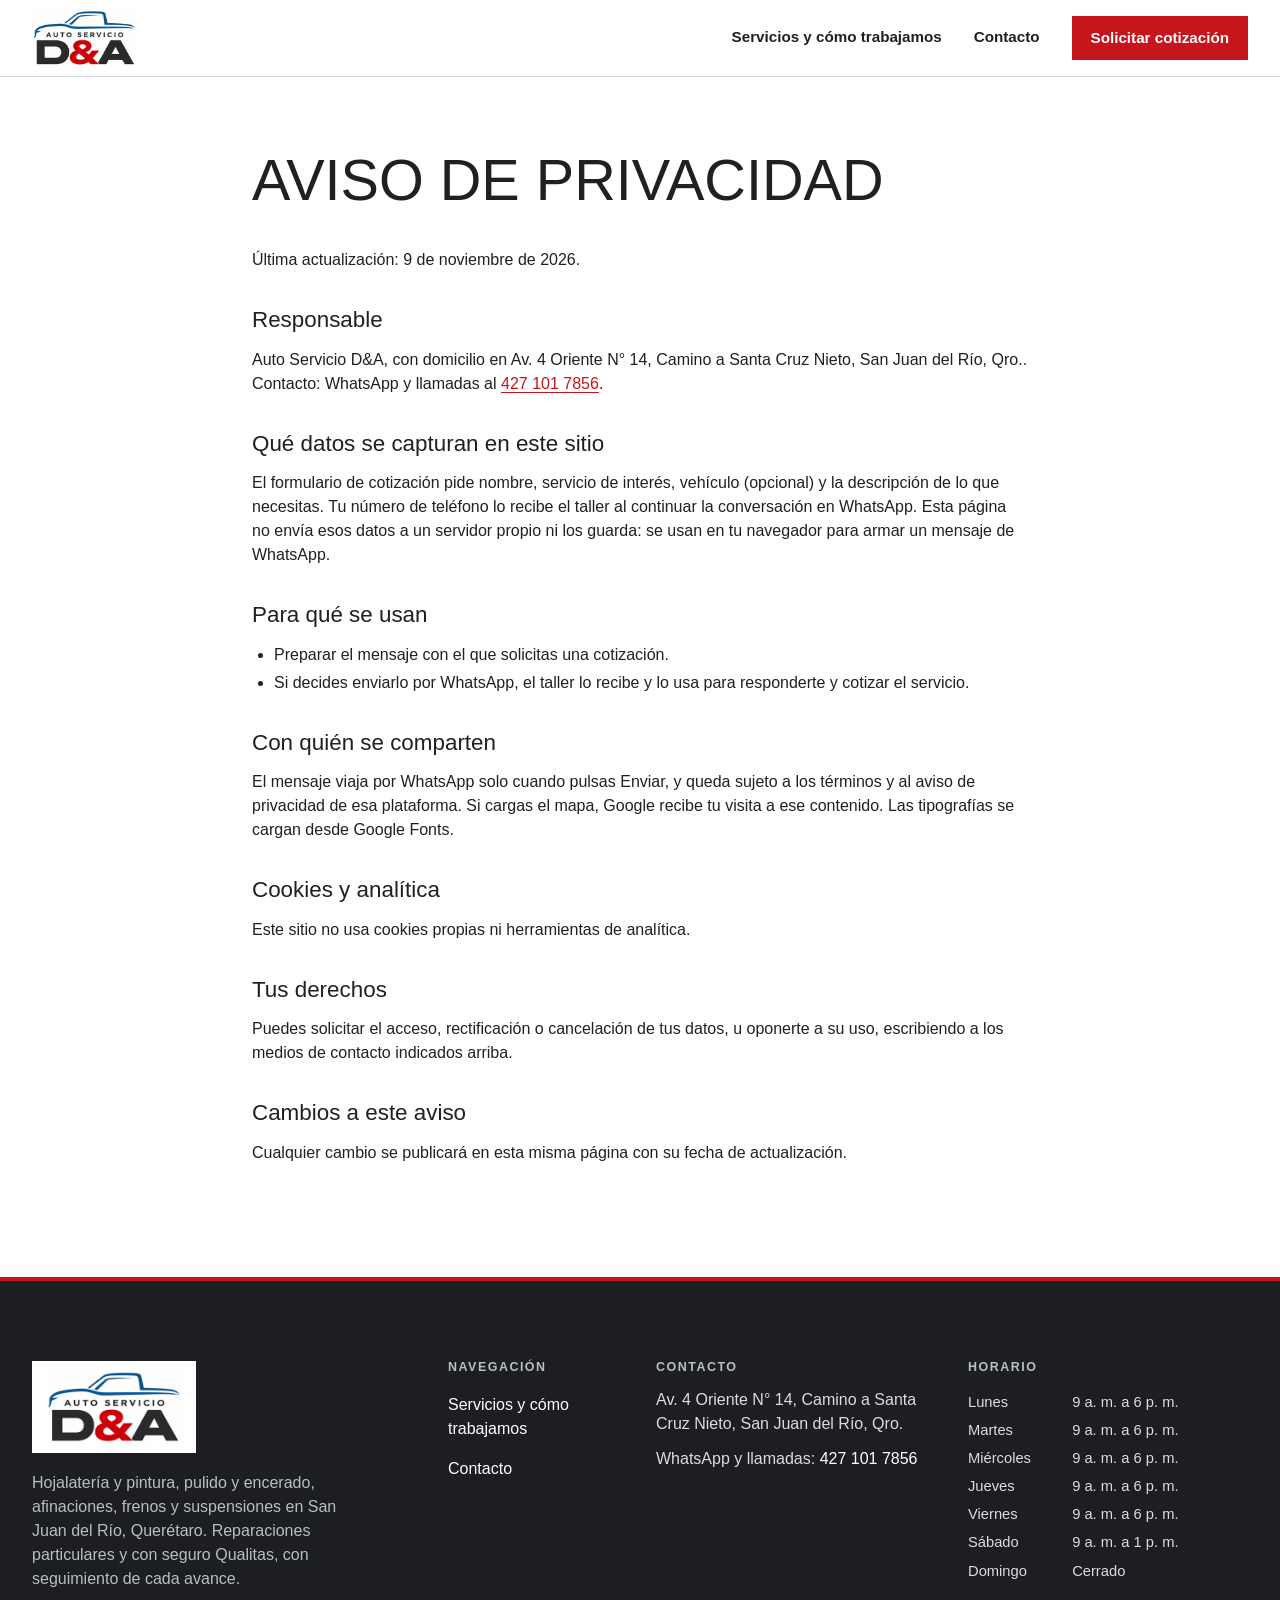
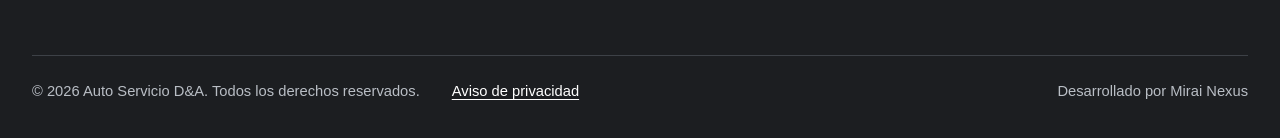
==== commit 181aeb24: "Rediseño en grises y rojos, recorrido de servicios por scroll y datos de contacto actualizados - Rec" ====
--- a/privacidad.html
+++ b/privacidad.html
@@ -9,6 +9,9 @@
 <meta name="description" content="Aviso de privacidad de Auto Servicio D&amp;A.">
 <meta name="robots" content="noindex, nofollow">
 <meta name="referrer" content="strict-origin-when-cross-origin">
+<link rel="icon" href="favicon.ico" sizes="any">
+<link rel="icon" type="image/png" sizes="32x32" href="img/favicon-32.png">
+<link rel="apple-touch-icon" href="apple-touch-icon.png">
 <meta property="og:type" content="website"><meta property="og:locale" content="es_MX">
 <meta property="og:title" content="Aviso de privacidad | Auto Servicio D&amp;A"><meta property="og:description" content="Aviso de privacidad de Auto Servicio D&amp;A.">
 <link rel="preconnect" href="https://fonts.googleapis.com"><link rel="preconnect" href="https://fonts.gstatic.com" crossorigin><link rel="stylesheet" href="https://fonts.googleapis.com/css2?family=Archivo:wght@300;400;700&display=swap">
@@ -30,11 +33,11 @@
 </header>
 <main id="contenido" class="wrap legal">
   <h1>Aviso de privacidad</h1>
-  <p>Última actualización: 7 de noviembre de 2026.</p>
+  <p>Última actualización: 9 de noviembre de 2026.</p>
   <section><h2>Responsable</h2>
-    <p>Auto Servicio D&amp;A, con domicilio en Av. 4 Ote. N° 97, Camino a Sta. Cruz, Sta. Cruz Nieto, La Loma, 76804 San Juan del Río, Qro.. Contacto: WhatsApp <a href="https://wa.me/524272025184" target="_blank" rel="noopener">+52 427 202 5184</a> o teléfono <a href="tel:+524272025184">427 202 5184</a>.</p></section>
+    <p>Auto Servicio D&amp;A, con domicilio en Av. 4 Oriente N° 14, Camino a Santa Cruz Nieto, San Juan del Río, Qro.. Contacto: WhatsApp y llamadas al <a href="https://wa.me/524271017856" target="_blank" rel="noopener">427 101 7856</a>.</p></section>
   <section><h2>Qué datos se capturan en este sitio</h2>
-    <p>El formulario de cotización pide nombre, medio de contacto preferido (WhatsApp o llamada), teléfono, servicio de interés, vehículo (opcional) y la descripción de lo que necesitas. Esta página no envía esos datos a un servidor propio ni los guarda: se usan en tu navegador para armar un mensaje de WhatsApp.</p></section>
+    <p>El formulario de cotización pide nombre, servicio de interés, vehículo (opcional) y la descripción de lo que necesitas. Tu número de teléfono lo recibe el taller al continuar la conversación en WhatsApp. Esta página no envía esos datos a un servidor propio ni los guarda: se usan en tu navegador para armar un mensaje de WhatsApp.</p></section>
   <section><h2>Para qué se usan</h2>
     <ul><li>Preparar el mensaje con el que solicitas una cotización.</li><li>Si decides enviarlo por WhatsApp, el taller lo recibe y lo usa para responderte y cotizar el servicio.</li></ul></section>
   <section><h2>Con quién se comparten</h2>
@@ -51,7 +54,7 @@
     <div class="footer__grid">
       <div class="footer__brand">
         <a class="brand brand--plate" href="index.html#inicio" aria-label="Auto Servicio D&amp;A, inicio"><img src="img/logo-da.png" width="320" height="170" alt="Auto Servicio D&amp;A"></a>
-        <p>Hojalatería y pintura, taller mecánico, alineación y balanceo, y refacciones a tu medida en San Juan del Río, Querétaro.</p>
+        <p>Hojalatería y pintura, pulido y encerado, afinaciones, frenos y suspensiones en San Juan del Río, Querétaro. Reparaciones particulares y con seguro Qualitas, con seguimiento de cada avance.</p>
       </div>
       <div class="footer__col">
         <h2>Navegación</h2>
@@ -60,9 +63,8 @@
       </div>
       <div class="footer__col footer__col--wide">
         <h2>Contacto</h2>
-        <p>Av. 4 Ote. N° 97, Camino a Sta. Cruz, Sta. Cruz Nieto, La Loma, 76804 San Juan del Río, Qro.</p>
-        <p>Teléfono: <a href="tel:+524272025184">427 202 5184</a></p>
-        <p>WhatsApp: <a href="https://wa.me/524272025184" target="_blank" rel="noopener">+52 427 202 5184</a></p>
+        <p>Av. 4 Oriente N° 14, Camino a Santa Cruz Nieto, San Juan del Río, Qro.</p>
+        <p>WhatsApp y llamadas: <a href="https://wa.me/524271017856" target="_blank" rel="noopener">427 101 7856</a></p>
         
       </div>
       <div class="footer__col footer__col--wide">
@@ -81,7 +83,7 @@
     <div class="footer__legal">
       <span>© 2026 Auto Servicio D&amp;A. Todos los derechos reservados.</span>
       <a href="privacidad.html">Aviso de privacidad</a>
-      <span class="footer__credit">Desarrollado por MIRAI NEXUS</span>
+      <span class="footer__credit">Desarrollado por Mirai Nexus</span>
     </div>
   </div>
 </footer>
--- a/css/styles.css
+++ b/css/styles.css
@@ -2,15 +2,17 @@
    El azul se usa solo en acciones. Pesos: 300 (títulos), 400 (texto), 700 (botones y navegación). */
 :root {
   --bg: #ffffff;
-  --bg-alt: #f2f2f2;
-  --ink: #262626;
-  --meta: #666666;
-  --line: #d4d4d4;
-  --dark: #0e0e0e;
-  --dark-line: #3a3a3a;
-  --silver: #bdbdbd;
-  --blue: #1c69d4;
-  --blue-dark: #0653b6;
+  --bg-alt: #eceef0;
+  --ink: #1e2023;
+  --meta: #5a5f66;
+  --line: #d0d4d9;
+  --dark: #1c1e21;
+  --dark-2: #26292d;
+  --dark-line: #3d4147;
+  --silver: #b9bec5;
+  --accent: #c4161c; /* rojo del logotipo: solo acciones, foco y detalles */
+  --accent-dark: #8f0f14;
+  --accent-deep: #7a0d12; /* banda roja (reseñas): blanco sobre este rojo 10:1 */
   --ok: #1a7f4b;
   --bad: #b3261e;
   --font: "Archivo", "Helvetica Neue", Helvetica, Arial, sans-serif;
@@ -26,10 +28,10 @@
 body {
   margin: 0; background: var(--bg); color: var(--ink);
   font-family: var(--font); font-size: 1rem; line-height: 1.5; font-weight: 400;
-  -webkit-font-smoothing: antialiased; caret-color: var(--blue);
+  -webkit-font-smoothing: antialiased; caret-color: var(--accent);
   scrollbar-color: #8a8a8a var(--bg-alt);
 }
-::selection { background: var(--blue); color: #fff; }
+::selection { background: var(--accent); color: #fff; }
 img { display: block; max-width: 100%; height: auto; }
 a { color: inherit; text-underline-offset: 0.2em; }
 h1, h2, h3 { margin: 0; font-weight: 300; line-height: 1.1; text-wrap: balance; }
@@ -37,7 +39,7 @@
 ul, ol { margin: 0; padding: 0; list-style: none; }
 button { font: inherit; }
 
-:focus-visible { outline: 3px solid var(--blue-dark); outline-offset: 3px; }
+:focus-visible { outline: 3px solid var(--accent-dark); outline-offset: 3px; }
 .on-dark :focus-visible, .site-footer :focus-visible, .hero :focus-visible { outline-color: #fff; }
 
 .sr-only { position: absolute; width: 1px; height: 1px; overflow: hidden; clip: rect(0 0 0 0); white-space: nowrap; }
@@ -51,22 +53,22 @@
   display: inline-flex; align-items: center; justify-content: center; gap: 10px;
   min-height: 52px; padding: 0 28px; font-weight: 700; font-size: 1rem; text-decoration: none; cursor: pointer;
   border: 1px solid currentColor; background: transparent; color: inherit;
-  transition: background-color .2s, color .2s, border-color .2s;
-}
-.btn:hover { background: var(--ink); color: #fff; border-color: var(--ink); }
-.btn--primary { background: var(--blue); border-color: var(--blue); color: #fff; }
-.btn--primary:hover { background: var(--blue-dark); border-color: var(--blue-dark); }
+  transition: background-color .16s, color .16s, border-color .16s, transform .12s var(--ease);
+}
+@media (hover: hover) and (pointer: fine) { .btn:hover { background: var(--ink); color: #fff; border-color: var(--ink); } }
+.btn--primary { background: var(--accent); border-color: var(--accent); color: #fff; }
+@media (hover: hover) and (pointer: fine) { .btn--primary:hover { background: var(--accent-dark); border-color: var(--accent-dark); } }
 .btn--light { color: #fff; }
-.btn--light:hover { background: #fff; color: #000; border-color: #fff; }
+@media (hover: hover) and (pointer: fine) { .btn--light:hover { background: #fff; color: #000; border-color: #fff; } }
 .btn--sm { min-height: 44px; padding: 0 18px; font-size: 0.95rem; }
 .link-arrow {
   display: inline-flex; align-items: center; gap: 10px; min-height: 44px; font-weight: 700; text-decoration: none;
   border-bottom: 1px solid currentColor; padding-bottom: 2px; width: fit-content;
 }
 .link-arrow svg { width: 14px; height: 14px; transition: transform .25s var(--ease); }
-.link-arrow:hover { color: var(--blue); }
-.on-dark .link-arrow:hover { color: #fff; }
-.link-arrow:hover svg { transform: translateX(4px); }
+@media (hover: hover) and (pointer: fine) { .link-arrow:hover { color: var(--accent); } }
+@media (hover: hover) and (pointer: fine) { .on-dark .link-arrow:hover { color: #fff; } }
+@media (hover: hover) and (pointer: fine) { .link-arrow:hover svg { transform: translateX(4px); } }
 
 /* Encabezado */
 .site-header { position: sticky; top: 0; z-index: 50; background: var(--bg); color: var(--ink); border-bottom: 1px solid var(--line); }
@@ -77,13 +79,16 @@
 .brand--plate img { height: 72px; }
 .nav { margin-left: auto; display: flex; align-items: center; gap: 4px; }
 .nav a:not(.btn) { display: inline-flex; align-items: center; min-height: 44px; padding: 0 14px; font-weight: 700; font-size: 0.95rem; text-decoration: none; border-bottom: 2px solid transparent; }
-.nav a:not(.btn):hover { border-bottom-color: var(--ink); }
+@media (hover: hover) and (pointer: fine) { .nav a:not(.btn):hover { border-bottom-color: var(--ink); } }
 .nav .btn { margin-left: 14px; }
 .menu-toggle { display: none; margin-left: auto; min-width: 48px; background: transparent; color: var(--ink); border: 1px solid var(--ink); cursor: pointer; font-weight: 700; padding: 0 16px; min-height: 44px; }
 
 /* Hero */
-.hero { position: relative; background: var(--dark); color: #fff; overflow: hidden; isolation: isolate; }
-.hero__img { position: absolute; inset: 0; z-index: -2; }
+.hero { border-bottom: 4px solid var(--accent); position: relative; background: var(--dark); color: #fff; overflow: hidden; isolation: isolate; }
+/* Profundidad del hero: perspectiva en el contenedor; la foto se inclina en 3D (puntero) y se aleja al hacer scroll */
+.hero__depth { position: absolute; inset: 0; z-index: -2; overflow: hidden; perspective: 1400px; perspective-origin: 60% 50%; }
+.hero__tilt { position: absolute; inset: -5%; transform: scale(1.04); transform-style: preserve-3d; }
+.hero__img { position: absolute; inset: 0; transform-style: preserve-3d; }
 .hero__img img { width: 100%; height: 100%; object-fit: cover; object-position: 50% 55%; }
 .hero::after { content: ""; position: absolute; inset: 0; z-index: -1; background: linear-gradient(90deg, rgba(0,0,0,.82) 0%, rgba(0,0,0,.55) 45%, rgba(0,0,0,.15) 100%), linear-gradient(0deg, rgba(0,0,0,.55) 0%, rgba(0,0,0,0) 40%); }
 .hero__inner { min-height: 640px; display: flex; flex-direction: column; justify-content: flex-end; gap: 28px; padding-block: 120px 72px; }
@@ -93,17 +98,16 @@
 .title-ink { display: block; }
 .title-line::after { content: ""; position: absolute; inset: .1em 0 .06em; border-right: 2px solid #fff; opacity: 0; pointer-events: none; }
 .hero__lead { font-size: clamp(1.05rem, 1.6vw, 1.3rem); max-width: 46ch; color: #f0f0f0; line-height: 1.4; }
-.hero__ctas { display: flex; flex-wrap: wrap; gap: 14px; }
-
-.facts-bar { background: var(--bg); border-bottom: 1px solid var(--line); }
-.facts-bar .wrap { display: grid; grid-template-columns: repeat(4, 1fr); }
+
+.facts-bar { background: var(--bg-alt); border-bottom: 1px solid var(--line); }
+.facts-bar .wrap { display: grid; grid-template-columns: repeat(3, 1fr); }
 .fact { padding: 28px 24px 28px 0; display: grid; gap: 6px; align-content: start; border-right: 1px solid var(--line); }
 .fact + .fact { padding-left: 24px; }
 .fact:last-child { border-right: 0; }
 .fact dt { font-size: 0.78rem; font-weight: 700; letter-spacing: .1em; text-transform: uppercase; color: var(--meta); }
 .fact dd { margin: 0; font-size: 1.1rem; }
 .fact a { text-decoration: none; border-bottom: 1px solid var(--line); }
-.fact a:hover { border-bottom-color: var(--blue); color: var(--blue); }
+@media (hover: hover) and (pointer: fine) { .fact a:hover { border-bottom-color: var(--accent); color: var(--accent); } }
 .status { font-weight: 700; display: inline-flex; align-items: center; gap: 8px; }
 .status::before { content: ""; width: 9px; height: 9px; border-radius: 50% !important; background: var(--meta); }
 .status[data-open="true"]::before { background: var(--ok); }
@@ -114,49 +118,117 @@
 .section--alt { background: var(--bg-alt); }
 .section--dark { background: var(--dark); color: #fff; }
 .section__head { display: grid; gap: 20px; max-width: 760px; margin-bottom: 64px; }
+.section__head h2::after { content: ""; display: block; width: 56px; height: 3px; margin-top: 24px; background: var(--accent); }
 h2 { font-size: clamp(2rem, 4.4vw, 3.5rem); text-transform: uppercase; line-height: 1.05; }
+.note { color: var(--meta); font-size: 0.95rem; max-width: 62ch; }
 .lead { color: var(--meta); font-size: 1.15rem; max-width: 56ch; line-height: 1.45; }
 .section--dark .lead { color: var(--silver); }
 
 /* Servicios: lista con vista previa que cambia */
-.svc-wrap { display: grid; grid-template-columns: minmax(0, 6fr) minmax(0, 6fr); gap: 64px; align-items: start; }
-.svc-list { border-top: 1px solid var(--ink); }
-.svc { padding: 32px 0; border-bottom: 1px solid var(--line); display: grid; gap: 12px; transition: padding .3s var(--ease); position: relative; }
-.svc::before { content: ""; position: absolute; left: 0; top: -1px; height: 3px; width: 0; background: var(--ink); transition: width .4s var(--ease); }
-.svc.is-active::before { width: 64px; }
-.svc h3 { font-size: clamp(1.5rem, 2.4vw, 2rem); font-weight: 400; line-height: 1.15; }
-.svc p { color: var(--meta); max-width: 52ch; }
-.svc__use { font-size: 0.95rem; }
-.svc__use strong { color: var(--ink); font-weight: 700; }
-.svc__imgs { display: none; }
+/* Recorrido del taller: lista de etapas con número rojo; panel fijo que cambia con la etapa activa */
+.journey { position: relative; display: grid; grid-template-columns: minmax(0, 6fr) minmax(0, 6fr); gap: 72px; align-items: start; }
+.journey__rail { position: absolute; left: 0; top: 0; bottom: 0; width: 2px; background: var(--line); display: none; }
+.journey__fill { position: absolute; inset: 0; background: var(--accent); transform: scaleY(0); transform-origin: top; transition: transform .6s var(--ease); }
+.journey__list { counter-reset: none; }
+.stage { display: grid; grid-template-columns: 76px minmax(0, 1fr); gap: 8px; padding: 36px 0; border-top: 1px solid var(--line); }
+.stage:first-child { border-top: 1px solid var(--ink); }
+.stage__num { font-size: 2.6rem; font-weight: 300; line-height: 1; color: var(--accent); font-variant-numeric: tabular-nums; }
+.stage__body { display: grid; gap: 12px; align-content: start; min-width: 0; }
+.stage h3 { font-size: clamp(1.5rem, 2.4vw, 2rem); font-weight: 400; line-height: 1.15; }
+.stage p { color: var(--meta); max-width: 52ch; }
+.stage__media { display: none; }
 .svc__imgs--2 { grid-template-columns: 1fr 1fr; gap: 8px; }
 .svc__img { width: 100%; aspect-ratio: 4 / 3; object-fit: cover; }
 .svc__imgs--2 .svc__img { aspect-ratio: 3 / 4; }
-.svc .link-arrow { margin-top: 6px; }
-.svc-preview { position: sticky; top: 104px; aspect-ratio: 4 / 5; background: var(--bg-alt); overflow: hidden; }
-.svc-shot { position: absolute; inset: 0; display: grid; opacity: 0; transition: opacity .6s var(--ease); }
-.svc-shot.is-active { opacity: 1; }
-.svc-shot--2 { grid-template-columns: 1fr 1fr; gap: 8px; background: var(--bg); }
-.svc-shot img { width: 100%; height: 100%; min-height: 0; object-fit: cover; }
-
-/* Proceso (banda negra) */
-.qualitas { display: grid; grid-template-columns: repeat(12, 1fr); gap: var(--gutter); align-items: end; margin-bottom: 72px; }
-.qualitas h2 { grid-column: 1 / span 7; }
-.qualitas p { grid-column: 9 / span 4; color: var(--silver); font-size: 1.1rem; }
-.process { display: grid; grid-template-columns: repeat(2, minmax(0, 1fr)); gap: 64px; }
-.process__col h3 { font-size: 1.5rem; font-weight: 400; padding-bottom: 20px; border-bottom: 1px solid #fff; }
-.steps { counter-reset: step; }
-.steps li { counter-increment: step; display: grid; grid-template-columns: 64px 1fr; gap: 16px; padding: 24px 0; border-bottom: 1px solid var(--dark-line); align-items: baseline; }
-.steps li::before { content: counter(step); font-size: 2.4rem; font-weight: 300; line-height: 1; font-variant-numeric: tabular-nums; }
-.steps li span { color: #e6e6e6; }
-.process__note { margin-top: 48px; color: var(--silver); max-width: 60ch; }
+
+.journey__panel { position: sticky; top: 104px; display: grid; gap: 14px; }
+.journey__frame { position: relative; aspect-ratio: 4 / 5; background: var(--bg-alt); overflow: hidden; }
+.shot { position: absolute; inset: 0; display: grid; opacity: 0; transform: scale(1.04); transition: opacity .6s var(--ease), transform .9s var(--ease); }
+.shot.is-active { opacity: 1; transform: none; }
+.shot--2 { grid-template-columns: 1fr 1fr; gap: 8px; background: var(--bg); }
+.shot img { width: 100%; height: 100%; min-height: 0; object-fit: cover; }
+.shot--quote { background: var(--dark); color: #fff; }
+.journey__counter { display: flex; align-items: baseline; gap: 8px; font-weight: 700; font-variant-numeric: tabular-nums; color: var(--ink); }
+.journey__counter span:first-child { color: var(--accent); }
+.journey__name { margin-left: 12px; font-weight: 400; color: var(--meta); }
+
+.quote-panel { display: grid; align-content: center; gap: 14px; padding: clamp(28px, 5vw, 56px); height: 100%; }
+.quote-panel__title { font-size: clamp(1.6rem, 2.6vw, 2.2rem); font-weight: 300; text-transform: uppercase; line-height: 1.1; }
+.quote-panel__label { color: var(--silver); font-weight: 700; font-size: 0.85rem; letter-spacing: .1em; text-transform: uppercase; }
+.quote-panel__list { display: grid; border-top: 1px solid var(--dark-line); }
+.quote-panel__list li { padding: 12px 0 12px 34px; border-bottom: 1px solid var(--dark-line); position: relative; }
+.quote-panel__list li span { position: absolute; left: 0; top: 12px; color: var(--accent); font-weight: 700; font-variant-numeric: tabular-nums; }
+.quote-panel__num { display: grid; gap: 4px; margin-top: 10px; font-size: clamp(1.6rem, 2.8vw, 2.4rem); font-weight: 300; font-variant-numeric: tabular-nums; }
+.quote-panel__num span { font-size: 0.78rem; font-weight: 700; letter-spacing: .1em; text-transform: uppercase; color: var(--silver); }
+.quote-panel--inline { background: var(--dark); color: #fff; }
+.quote-panel .quote-panel__title, .quote-panel .quote-panel__num { color: #fff; max-width: none; }
+.quote-panel .quote-panel__label { color: var(--silver); }
+
+/* Con JavaScript en escritorio: etapas altas para que el scroll cambie el panel, la activa resalta */
+@media (min-width: 1024px) {
+  .journey.is-enhanced { padding-left: 32px; }
+  .journey.is-enhanced .journey__rail { display: block; }
+  .journey.is-enhanced .stage { min-height: 62vh; align-content: center; border-top: 0; padding: 48px 0; }
+  .journey.is-enhanced .stage > * { transition: opacity .35s var(--ease); }
+  .journey.is-enhanced .stage:not(.is-active) > * { opacity: .38; }
+  .journey.is-enhanced .stage:not(.is-active) .stage__num { opacity: .5; }
+}
+
+/* Proceso: insignia Qualitas, pestañas y línea de tiempo */
+.qualitas { display: grid; grid-template-columns: repeat(12, 1fr); gap: var(--gutter); align-items: center; margin-bottom: 72px; }
+.qualitas__badge { grid-column: 1 / span 4; aspect-ratio: 1; background: #fff; border-bottom: 6px solid var(--accent); display: grid; place-items: center; padding: 12%; }
+.qualitas__badge img { width: auto; height: 100%; max-height: 260px; object-fit: contain; }
+.qualitas__copy { grid-column: 6 / span 7; display: grid; gap: 24px; }
+/* Logo de la empresa (Reparación particular): placa blanca; el filo rojo es un pseudo-elemento para poder dibujarlo */
+.qualitas__badge--logo { position: relative; border-bottom: 0; padding: 10%; }
+.qualitas__badge--logo::after { content: ""; position: absolute; left: 0; right: 0; bottom: 0; height: 6px; background: var(--accent); transform-origin: left center; }
+.badge-logo { width: 100%; height: auto; max-height: none; }
+.qualitas__copy h3 { font-size: clamp(2rem, 4.4vw, 3.5rem); font-weight: 300; text-transform: uppercase; line-height: 1.05; }
+.qualitas__copy p { color: var(--silver); font-size: 1.15rem; max-width: 52ch; }
+.qualitas__facts { display: grid; grid-template-columns: repeat(3, minmax(0, 1fr)); gap: 24px; margin-top: 8px; }
+.qualitas__facts li { padding-top: 16px; border-top: 2px solid var(--accent); font-weight: 700; line-height: 1.3; }
+.flows__tabs { display: inline-flex; border: 1px solid #fff; margin-bottom: 64px; }
+.flows__tab { min-height: 52px; padding: 0 24px; background: transparent; color: #fff; border: 0; font-weight: 700; cursor: pointer; transition: background-color .16s, color .16s; }
+.flows__tab + .flows__tab { border-left: 1px solid #fff; }
+.flows__tab[aria-selected="true"] { background: var(--accent); color: #fff; }
+@media (hover: hover) and (pointer: fine) { .flows__tab[aria-selected="false"]:hover { background: #fff; color: #000; } }
+.flow + .flow { margin-top: 56px; }
+/* Al cambiar de pestaña, el encabezado del flujo entra (la línea de tiempo tiene su propia secuencia) */
+@media (prefers-reduced-motion: no-preference) {
+  .flows.is-enhanced .flow:not([hidden]) .qualitas { animation: flow-in .5s var(--ease) both; }
+  /* El logo llega como el carro del hero: entra desde la izquierda mientras se descubre; luego se dibuja el filo rojo */
+  .flows.is-enhanced .flow:not([hidden]) .badge-logo { animation: logo-drive .9s var(--ease) .15s both; }
+  .flows.is-enhanced .flow:not([hidden]) .qualitas__badge--logo::after { animation: edge-draw .6s cubic-bezier(.77, 0, .175, 1) .75s both; }
+  @keyframes logo-drive { from { clip-path: inset(0 100% 0 0); transform: translateX(-8%); } to { clip-path: inset(0 0 0 0); transform: none; } }
+  @keyframes edge-draw { from { transform: scaleX(0); } to { transform: none; } }
+  @keyframes flow-in { from { opacity: 0; transform: translateY(14px); } to { opacity: 1; transform: none; } }
+}
+.flows.is-enhanced .flow + .flow { margin-top: 0; }
+.flow__title { font-size: 1.5rem; font-weight: 400; margin-bottom: 28px; }
+.flows.is-enhanced .flow__title { position: absolute; width: 1px; height: 1px; overflow: hidden; clip: rect(0 0 0 0); white-space: nowrap; }
+.timeline { --step: 600ms; position: relative; display: grid; grid-template-columns: repeat(4, minmax(0, 1fr)); gap: 32px; }
+.timeline li { position: relative; display: grid; gap: 18px; align-content: start; }
+/* Tramo entre un nodo y el siguiente: pista gris + relleno rojo; nunca pasa por debajo de un número */
+.timeline li:not(:last-child)::before, .timeline li:not(:last-child)::after { content: ""; position: absolute; top: 23px; left: 48px; right: -32px; height: 2px; }
+.timeline li:not(:last-child)::before { background: var(--dark-line); }
+.timeline li:not(:last-child)::after { background: var(--accent); transform-origin: left center; }
+.timeline__num { display: grid; place-items: center; width: 48px; height: 48px; background: var(--dark-2); border: 2px solid var(--accent); color: #fff; font-size: 1.25rem; font-weight: 700; font-variant-numeric: tabular-nums; }
+.timeline li p { color: #e8eaed; max-width: 30ch; }
+/* Secuencia: aparece el nodo, se dibuja su tramo, aparece el siguiente */
+.timeline.will-reveal .timeline__num { opacity: 0; transform: scale(.85); }
+.timeline.will-reveal li p { opacity: 0; transform: translateY(8px); }
+.timeline.will-reveal li::after { transform: scaleX(0); }
+.timeline.will-reveal.is-in .timeline__num { opacity: 1; transform: none; transition: opacity .3s var(--ease), transform .3s var(--ease); transition-delay: calc(var(--i, 0) * var(--step)); }
+.timeline.will-reveal.is-in li p { opacity: 1; transform: none; transition: opacity .4s var(--ease), transform .4s var(--ease); transition-delay: calc(var(--i, 0) * var(--step) + 120ms); }
+.timeline.will-reveal.is-in li::after { transform: none; transition: transform .4s cubic-bezier(.77, 0, .175, 1); transition-delay: calc(var(--i, 0) * var(--step) + 200ms); }
+.process__note { margin-top: 56px; color: var(--silver); max-width: 60ch; }
 
 /* Galería de cada servicio */
 .svc__gallery { margin-top: 4px; }
 .thumbs { display: flex; flex-wrap: wrap; gap: 8px; }
 .thumb { position: relative; display: block; width: 76px; height: 76px; overflow: hidden; background: var(--bg-alt); cursor: zoom-in; }
 .thumb img { width: 100%; height: 100%; object-fit: cover; transition: transform .5s var(--ease), opacity .3s; }
-.thumb:hover img { transform: scale(1.07); }
+@media (hover: hover) and (pointer: fine) { .thumb:hover img { transform: scale(1.07); } }
 .thumb__more { position: absolute; inset: 0; display: grid; place-items: center; background: rgba(0,0,0,.6); color: #fff; font-weight: 700; }
 .svc__actions { display: flex; flex-wrap: wrap; gap: 4px 32px; margin-top: 6px; }
 
@@ -169,7 +241,7 @@
 .lightbox__head h3 { font-size: clamp(1.2rem, 2.4vw, 1.75rem); text-transform: uppercase; }
 .lightbox__count { color: var(--silver); font-size: 0.92rem; margin-top: 6px; font-variant-numeric: tabular-nums; }
 .lightbox__close { flex: none; width: 48px; height: 48px; display: grid; place-items: center; background: transparent; color: #fff; border: 1px solid #fff; cursor: pointer; transition: background-color .2s, color .2s; }
-.lightbox__close:hover { background: #fff; color: #000; }
+@media (hover: hover) and (pointer: fine) { .lightbox__close:hover { background: #fff; color: #000; } }
 .lightbox__close svg { width: 16px; height: 16px; }
 .lightbox__figure { margin: 0; min-height: 0; display: grid; grid-template-rows: minmax(0, 1fr) auto; justify-items: center; align-items: center; gap: 12px; padding-inline: var(--gutter); }
 .lightbox__figure img { max-width: 100%; max-height: 100%; width: auto; height: auto; min-height: 0; object-fit: contain; touch-action: pan-y; }
@@ -177,11 +249,20 @@
 .lightbox__nav { display: flex; align-items: center; justify-content: center; gap: 16px; padding: 16px var(--gutter) 22px; }
 .lightbox__strip { display: flex; gap: 8px; overflow-x: auto; min-width: 0; padding: 4px; }
 .lightbox__thumb { flex: none; width: 60px; height: 60px; padding: 0; background: none; border: 2px solid transparent; opacity: .55; cursor: pointer; transition: opacity .2s, border-color .2s; }
-.lightbox__thumb:hover { opacity: .85; }
+@media (hover: hover) and (pointer: fine) { .lightbox__thumb:hover { opacity: .85; } }
 .lightbox__thumb[aria-current="true"] { border-color: #fff; opacity: 1; }
 .lightbox__thumb img { width: 100%; height: 100%; object-fit: cover; }
 
 /* Reseñas: carrusel */
+.section--red { background: var(--accent-deep); color: #fff; }
+.section--red .reviews__src { color: rgba(255,255,255,.78); }
+.section--red .stars { color: #fff; }
+.section--red .carousel { border-top-color: #fff; }
+.section--red .review + .review { border-left-color: rgba(255,255,255,.3); }
+.section--red .carousel__controls { border-top-color: rgba(255,255,255,.3); }
+.section--red .carousel__count, .section--red .carousel__toggle { color: #fff; }
+.section--red .carousel__progress { background: rgba(255,255,255,.28); }
+.section--red .carousel__progress span { background: #fff; }
 .reviews__head { display: grid; gap: 14px; margin-bottom: 48px; max-width: 700px; }
 .reviews h2 { font-size: clamp(1.8rem, 3.4vw, 2.6rem); }
 .reviews__src { color: var(--meta); }
@@ -202,15 +283,15 @@
 .carousel.is-enhanced .review figcaption { font-size: 1rem; }
 .carousel__controls { display: flex; align-items: center; gap: 14px; padding-top: 20px; border-top: 1px solid var(--line); }
 .carousel__btn { flex: none; width: 48px; height: 48px; display: grid; place-items: center; background: transparent; color: var(--ink); border: 1px solid var(--ink); cursor: pointer; transition: background-color .2s, color .2s; }
-.carousel__btn:hover { background: var(--ink); color: #fff; }
+@media (hover: hover) and (pointer: fine) { .carousel__btn:hover { background: var(--ink); color: #fff; } }
 .carousel__btn svg { width: 14px; height: 14px; }
 .carousel__btn--light { color: #fff; border-color: #fff; }
-.carousel__btn--light:hover { background: #fff; color: #000; }
+@media (hover: hover) and (pointer: fine) { .carousel__btn--light:hover { background: #fff; color: #000; } }
 .carousel__count { font-weight: 700; font-variant-numeric: tabular-nums; min-width: 3.5ch; text-align: center; }
 .carousel__toggle { min-height: 44px; padding: 0 4px; background: none; border: 0; border-bottom: 1px solid currentColor; color: var(--ink); font-weight: 700; cursor: pointer; }
-.carousel__toggle:hover { color: var(--blue); }
+@media (hover: hover) and (pointer: fine) { .carousel__toggle:hover { color: var(--accent); } }
 .carousel__progress { position: relative; flex: 1; height: 2px; background: var(--line); overflow: hidden; }
-.carousel__progress span { position: absolute; inset: 0; background: var(--ink); transform: scaleX(0); transform-origin: left; }
+.carousel__progress span { position: absolute; inset: 0; background: var(--accent); transform: scaleX(0); transform-origin: left; }
 .carousel__progress span.is-running { animation: carousel-fill linear forwards; }
 @keyframes carousel-fill { to { transform: scaleX(1); } }
 
@@ -222,8 +303,11 @@
 .info-list > div { padding: 16px 0; border-bottom: 1px solid var(--line); display: grid; gap: 2px; }
 .info-list dt { font-size: 0.78rem; font-weight: 700; letter-spacing: .1em; text-transform: uppercase; color: var(--meta); }
 .info-list dd { margin: 0; font-size: 1.1rem; }
+.info-num { display: flex; flex-wrap: wrap; align-items: baseline; gap: 4px 18px; }
+.info-num span { font-variant-numeric: tabular-nums; }
+.info-num a { font-size: 0.95rem; font-weight: 700; }
 .info-list a { text-decoration: none; border-bottom: 1px solid var(--line); }
-.info-list a:hover { color: var(--blue); border-bottom-color: var(--blue); }
+@media (hover: hover) and (pointer: fine) { .info-list a:hover { color: var(--accent); border-bottom-color: var(--accent); } }
 .hours { width: 100%; border-collapse: collapse; font-variant-numeric: tabular-nums; margin-top: 12px; }
 .hours th, .hours td { text-align: left; padding: 9px 0; border-bottom: 1px solid var(--line); font-weight: 400; }
 .hours tr.is-today th, .hours tr.is-today td { font-weight: 700; }
@@ -236,25 +320,23 @@
 .field .opt { font-weight: 400; color: var(--meta); }
 .field input, .field select, .field textarea { width: 100%; min-height: 52px; padding: 12px 14px; font: inherit; color: var(--ink); background: var(--bg); border: 1px solid #8a8a8a; }
 .field textarea { min-height: 130px; resize: vertical; }
-.field input:hover, .field select:hover, .field textarea:hover { border-color: var(--ink); }
-.field input:focus-visible, .field select:focus-visible, .field textarea:focus-visible { outline-offset: 0; border-color: var(--blue-dark); }
+@media (hover: hover) and (pointer: fine) { .field input:hover, .field select:hover, .field textarea:hover { border-color: var(--ink); } }
+.field input:focus-visible, .field select:focus-visible, .field textarea:focus-visible { outline-offset: 0; border-color: var(--accent-dark); }
 .field [aria-invalid="true"] { border-color: var(--bad); border-width: 2px; }
 .err { color: var(--bad); font-size: 0.92rem; font-weight: 700; }
 .hint { color: var(--meta); font-size: 0.9rem; }
 .radios-wrap { border: 0; padding: 0; margin: 0; min-width: 0; }
 .radios { display: flex; flex-wrap: wrap; gap: 10px; margin-top: 8px; }
 .radios label { display: inline-flex; align-items: center; gap: 10px; min-height: 48px; padding: 0 18px; border: 1px solid #8a8a8a; font-weight: 400; cursor: pointer; }
-.radios input { width: 18px; min-height: 0; height: 18px; accent-color: var(--blue); }
+.radios input { width: 18px; min-height: 0; height: 18px; accent-color: var(--accent); }
 .radios label:has(input:checked) { border-color: var(--ink); background: var(--ink); color: #fff; }
 .radios label:has(input:checked) input { accent-color: #fff; }
-.radios label:has(input:focus-visible) { outline: 3px solid var(--blue-dark); outline-offset: 3px; }
+.radios label:has(input:focus-visible) { outline: 3px solid var(--accent-dark); outline-offset: 3px; }
 .form__privacy, .form__alt { font-size: 0.92rem; color: var(--meta); }
 .form__privacy a, .form__alt a { color: var(--ink); }
 
-.prepared { display: grid; gap: 16px; padding: 24px; border: 2px solid var(--ink); background: var(--bg-alt); }
-.prepared > p:first-child { font-weight: 700; font-size: 1.1rem; }
-.prepared textarea { width: 100%; min-height: 150px; padding: 12px; font: inherit; font-size: 0.95rem; border: 1px solid #8a8a8a; background: #fff; color: var(--ink); }
-.prepared__actions { display: flex; flex-wrap: wrap; gap: 12px; }
+.form__done { font-weight: 700; color: var(--ink); }
+.form__done a { color: var(--accent); }
 .noscript-box { padding: 28px; border: 1px solid var(--ink); }
 html:not(.js) .js-only { display: none; }
 
@@ -268,11 +350,11 @@
 .map iframe { position: absolute; inset: 0; width: 100%; height: 100%; border: 0; }
 .map__ph { display: grid; gap: 16px; justify-items: center; max-width: 38ch; color: var(--meta); }
 .map__ph .btn { color: var(--ink); }
-.map__ph .btn:hover { color: #fff; }
+@media (hover: hover) and (pointer: fine) { .map__ph .btn:hover { color: #fff; } }
 .map__ph .btn--primary { color: #fff; }
 
 /* Pie */
-.site-footer { background: var(--dark); color: #dcdcdc; padding-block: 80px 36px; }
+.site-footer { border-top: 4px solid var(--accent); background: var(--dark); color: #dcdcdc; padding-block: 80px 36px; }
 .site-footer a { color: #fff; }
 .footer__grid { display: grid; grid-template-columns: repeat(12, 1fr); gap: 40px var(--gutter); }
 .footer__brand { grid-column: span 4; display: grid; gap: 18px; align-content: start; }
@@ -281,7 +363,7 @@
 .footer__col--wide { grid-column: span 3; }
 .footer__col h2 { font-size: 0.78rem; letter-spacing: .12em; font-weight: 700; color: var(--silver); margin-bottom: 8px; }
 .footer__col a { text-decoration: none; display: inline-block; padding-block: 5px; width: fit-content; }
-.footer__col a:hover { text-decoration: underline; }
+@media (hover: hover) and (pointer: fine) { .footer__col a:hover { text-decoration: underline; } }
 .footer__col table { font-size: 0.92rem; border-collapse: collapse; width: 100%; font-variant-numeric: tabular-nums; }
 .footer__col th, .footer__col td { text-align: left; font-weight: 400; padding: 3px 0; }
 .footer__credit { margin-left: auto; }
@@ -294,24 +376,31 @@
 .legal h2 { font-size: 1.4rem; text-transform: none; font-weight: 400; margin-bottom: 8px; }
 .legal section { display: grid; gap: 8px; }
 .legal ul { list-style: disc; padding-left: 22px; display: grid; gap: 4px; }
-.legal a { color: var(--blue); }
+.legal a { color: var(--accent); }
 
 /* Movimiento: una sola entrada del hero, desde un estado ya visible */
 @media (prefers-reduced-motion: no-preference) {
-  .hero__img img { animation: settle 1.8s var(--ease) both; }
+  .hero__img img { animation: car-arrive 2.2s var(--ease) both; transform-origin: 70% 60%; }
   .title-ink { animation: tape-reveal 1s var(--ease) .15s both; }
   .title-line::after { animation: tape-edge 1s var(--ease) .15s both; }
   .title-line + .title-line .title-ink, .title-line + .title-line::after { animation-delay: .38s; }
-  .hero__lead, .hero__ctas { animation: rise 1s var(--ease) both; }
-  .hero__lead { animation-delay: .7s; }
-  .hero__ctas { animation-delay: .82s; }
+  .hero__lead { animation: rise 1s var(--ease) .7s both; }
   @keyframes tape-reveal { from { clip-path: inset(0 100% 0 0); } to { clip-path: inset(0 0 0 0); } }
   @keyframes tape-edge {
     0% { transform: translateX(-100%); opacity: 1; }
     80% { opacity: 1; }
     100% { transform: translateX(0); opacity: 0; }
   }
-  @keyframes settle { from { transform: scale(1.06); } to { transform: none; } }
+  /* La cámara llega al carro: entra girado en profundidad y se endereza */
+  @keyframes car-arrive {
+    from { transform: translate3d(5%, 1%, -160px) rotateY(-11deg) rotateX(2deg); filter: brightness(.55); }
+    to { transform: none; filter: none; }
+  }
+  /* Al salir del hero la imagen se aleja (CSS scroll-driven, fuera del hilo principal donde hay soporte) */
+  @supports (animation-timeline: view()) {
+    .hero__depth { animation: hero-dolly linear both; animation-timeline: view(); animation-range: exit 0% exit 100%; }
+    @keyframes hero-dolly { to { transform: translateY(12%) scale(1.06); } }
+  }
   @keyframes rise { from { transform: translateY(28px); } to { transform: none; } }
 }
 @media (prefers-reduced-motion: reduce) {
@@ -328,20 +417,23 @@
   .nav a:not(.btn) { min-height: 56px; border-bottom: 1px solid var(--line); }
   .nav .btn { margin: 20px 0 0; }
   .hero__inner { min-height: 560px; padding-block: 96px 56px; }
-  .facts-bar .wrap { grid-template-columns: repeat(2, 1fr); }
-  .fact { border-right: 0; padding: 22px 16px 22px 0; border-bottom: 1px solid var(--line); }
-  .fact + .fact { padding-left: 0; }
-  .fact:nth-child(even) { padding-left: 16px; border-left: 1px solid var(--line); }
-  .fact:nth-last-child(-n+2) { border-bottom: 0; }
-  .svc-wrap { grid-template-columns: minmax(0, 1fr); }
-  .svc-preview { display: none; }
-  .svc__imgs { display: grid; }
+  .fact { padding: 22px 16px 22px 0; }
+  .fact + .fact { padding-left: 16px; }
+  .journey { grid-template-columns: minmax(0, 1fr); }
+  .journey__panel { display: none; }
+  .stage__media { display: grid; }
   .svc__gallery { display: none; }
+  .qualitas__badge { grid-column: 1 / span 4; }
+  .qualitas__copy { grid-column: 5 / span 8; }
+  .timeline { grid-template-columns: minmax(0, 1fr); gap: 0; }
+  .timeline li { grid-template-columns: 48px minmax(0, 1fr); gap: 20px; padding-bottom: 32px; align-items: start; }
+  .timeline li p { padding-top: 12px; }
+  .timeline li:not(:last-child)::before, .timeline li:not(:last-child)::after { top: 48px; bottom: 0; left: 23px; right: auto; width: 2px; height: auto; }
+  .timeline li:not(:last-child)::after { transform-origin: center top; }
+  .timeline.will-reveal li::after { transform: scaleY(0); }
   .carousel__track { grid-template-columns: repeat(2, minmax(0, 1fr)); }
   .review:nth-child(3) { padding-left: 0; border-left: 0; }
   .review:nth-child(n+3) { border-top: 1px solid var(--line); margin-top: 20px; padding-top: 28px; }
-  .qualitas h2, .qualitas p { grid-column: 1 / -1; }
-  .process { grid-template-columns: minmax(0, 1fr); gap: 56px; }
   .contact__info, .contact__form { grid-column: 1 / -1; }
   .location { grid-template-columns: minmax(0, 1fr); gap: 40px; }
   .footer__brand { grid-column: span 12; }
@@ -353,10 +445,15 @@
   .hero__inner { min-height: 540px; padding-block: 72px 40px; gap: 22px; }
   .hero::after { background: linear-gradient(0deg, rgba(0,0,0,.88) 0%, rgba(0,0,0,.55) 55%, rgba(0,0,0,.25) 100%); }
   .facts-bar .wrap { grid-template-columns: minmax(0, 1fr); }
-  .fact, .fact:nth-child(even) { padding: 18px 0; border-left: 0; border-bottom: 1px solid var(--line); }
+  .fact, .fact + .fact { padding: 18px 0; border-right: 0; border-bottom: 1px solid var(--line); }
   .fact:last-child { border-bottom: 0; }
-  .steps li { grid-template-columns: 48px 1fr; }
-  .steps li::before { font-size: 2rem; }
+  .stage { grid-template-columns: 52px minmax(0, 1fr); padding: 28px 0; }
+  .stage__num { font-size: 2rem; }
+  .flows__tabs { display: flex; }
+  .flows__tab { flex: 1; padding: 0 12px; }
+  .qualitas__badge { grid-column: 1 / -1; width: 180px; }
+  .qualitas__copy { grid-column: 1 / -1; }
+  .qualitas__facts { grid-template-columns: minmax(0, 1fr); gap: 14px; }
   .form { padding: 22px 18px; }
   .footer__col, .footer__col--wide { grid-column: 1 / -1; }
   .site-header .wrap { min-height: 64px; }
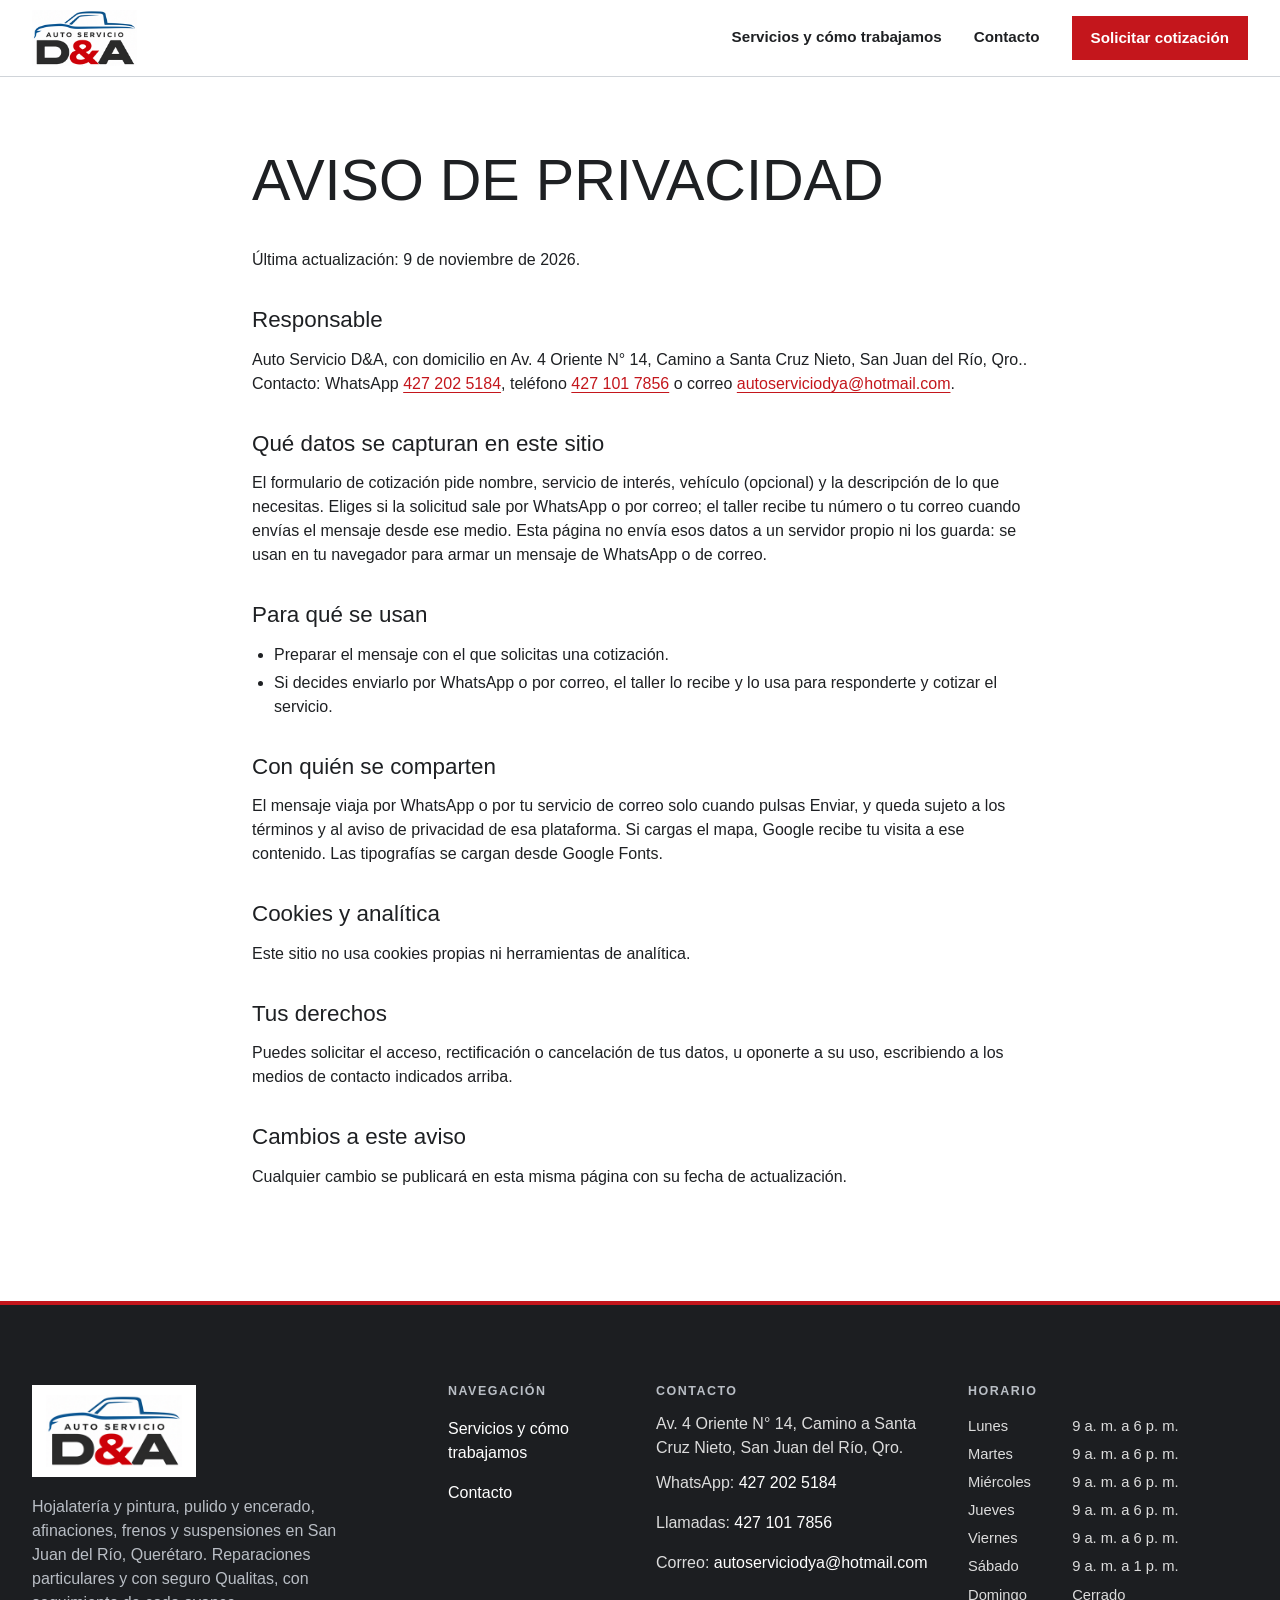
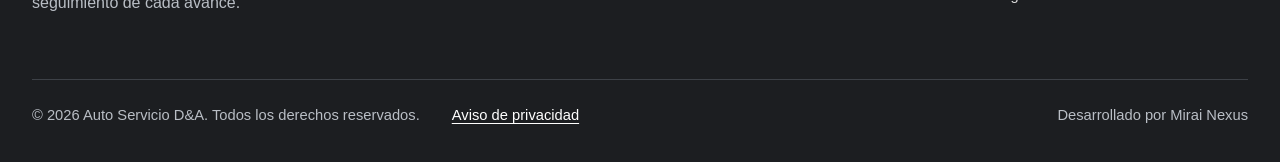
==== commit 0d444857: "Contacto con WhatsApp y llamadas separados, correo del taller y preparación para Google - WhatsApp 4" ====
--- a/privacidad.html
+++ b/privacidad.html
@@ -35,13 +35,13 @@
   <h1>Aviso de privacidad</h1>
   <p>Última actualización: 9 de noviembre de 2026.</p>
   <section><h2>Responsable</h2>
-    <p>Auto Servicio D&amp;A, con domicilio en Av. 4 Oriente N° 14, Camino a Santa Cruz Nieto, San Juan del Río, Qro.. Contacto: WhatsApp y llamadas al <a href="https://wa.me/524271017856" target="_blank" rel="noopener">427 101 7856</a>.</p></section>
+    <p>Auto Servicio D&amp;A, con domicilio en Av. 4 Oriente N° 14, Camino a Santa Cruz Nieto, San Juan del Río, Qro.. Contacto: WhatsApp <a href="https://wa.me/524272025184" target="_blank" rel="noopener">427 202 5184</a>, teléfono <a href="tel:+524271017856">427 101 7856</a> o correo <a href="mailto:autoserviciodya@hotmail.com">autoserviciodya@hotmail.com</a>.</p></section>
   <section><h2>Qué datos se capturan en este sitio</h2>
-    <p>El formulario de cotización pide nombre, servicio de interés, vehículo (opcional) y la descripción de lo que necesitas. Tu número de teléfono lo recibe el taller al continuar la conversación en WhatsApp. Esta página no envía esos datos a un servidor propio ni los guarda: se usan en tu navegador para armar un mensaje de WhatsApp.</p></section>
+    <p>El formulario de cotización pide nombre, servicio de interés, vehículo (opcional) y la descripción de lo que necesitas. Eliges si la solicitud sale por WhatsApp o por correo; el taller recibe tu número o tu correo cuando envías el mensaje desde ese medio. Esta página no envía esos datos a un servidor propio ni los guarda: se usan en tu navegador para armar un mensaje de WhatsApp o de correo.</p></section>
   <section><h2>Para qué se usan</h2>
-    <ul><li>Preparar el mensaje con el que solicitas una cotización.</li><li>Si decides enviarlo por WhatsApp, el taller lo recibe y lo usa para responderte y cotizar el servicio.</li></ul></section>
+    <ul><li>Preparar el mensaje con el que solicitas una cotización.</li><li>Si decides enviarlo por WhatsApp o por correo, el taller lo recibe y lo usa para responderte y cotizar el servicio.</li></ul></section>
   <section><h2>Con quién se comparten</h2>
-    <p>El mensaje viaja por WhatsApp solo cuando pulsas Enviar, y queda sujeto a los términos y al aviso de privacidad de esa plataforma. Si cargas el mapa, Google recibe tu visita a ese contenido. Las tipografías se cargan desde Google Fonts.</p></section>
+    <p>El mensaje viaja por WhatsApp o por tu servicio de correo solo cuando pulsas Enviar, y queda sujeto a los términos y al aviso de privacidad de esa plataforma. Si cargas el mapa, Google recibe tu visita a ese contenido. Las tipografías se cargan desde Google Fonts.</p></section>
   <section><h2>Cookies y analítica</h2>
     <p>Este sitio no usa cookies propias ni herramientas de analítica.</p></section>
   <section><h2>Tus derechos</h2>
@@ -64,8 +64,9 @@
       <div class="footer__col footer__col--wide">
         <h2>Contacto</h2>
         <p>Av. 4 Oriente N° 14, Camino a Santa Cruz Nieto, San Juan del Río, Qro.</p>
-        <p>WhatsApp y llamadas: <a href="https://wa.me/524271017856" target="_blank" rel="noopener">427 101 7856</a></p>
-        
+        <p>WhatsApp: <a href="https://wa.me/524272025184" target="_blank" rel="noopener">427 202 5184</a></p>
+        <p>Llamadas: <a href="tel:+524271017856">427 101 7856</a></p>
+        <p>Correo: <a href="mailto:autoserviciodya@hotmail.com">autoserviciodya@hotmail.com</a></p>
       </div>
       <div class="footer__col footer__col--wide">
         <h2>Horario</h2>
--- a/css/styles.css
+++ b/css/styles.css
@@ -100,7 +100,7 @@
 .hero__lead { font-size: clamp(1.05rem, 1.6vw, 1.3rem); max-width: 46ch; color: #f0f0f0; line-height: 1.4; }
 
 .facts-bar { background: var(--bg-alt); border-bottom: 1px solid var(--line); }
-.facts-bar .wrap { display: grid; grid-template-columns: repeat(3, 1fr); }
+.facts-bar .wrap { display: grid; grid-template-columns: repeat(4, 1fr); }
 .fact { padding: 28px 24px 28px 0; display: grid; gap: 6px; align-content: start; border-right: 1px solid var(--line); }
 .fact + .fact { padding-left: 24px; }
 .fact:last-child { border-right: 0; }
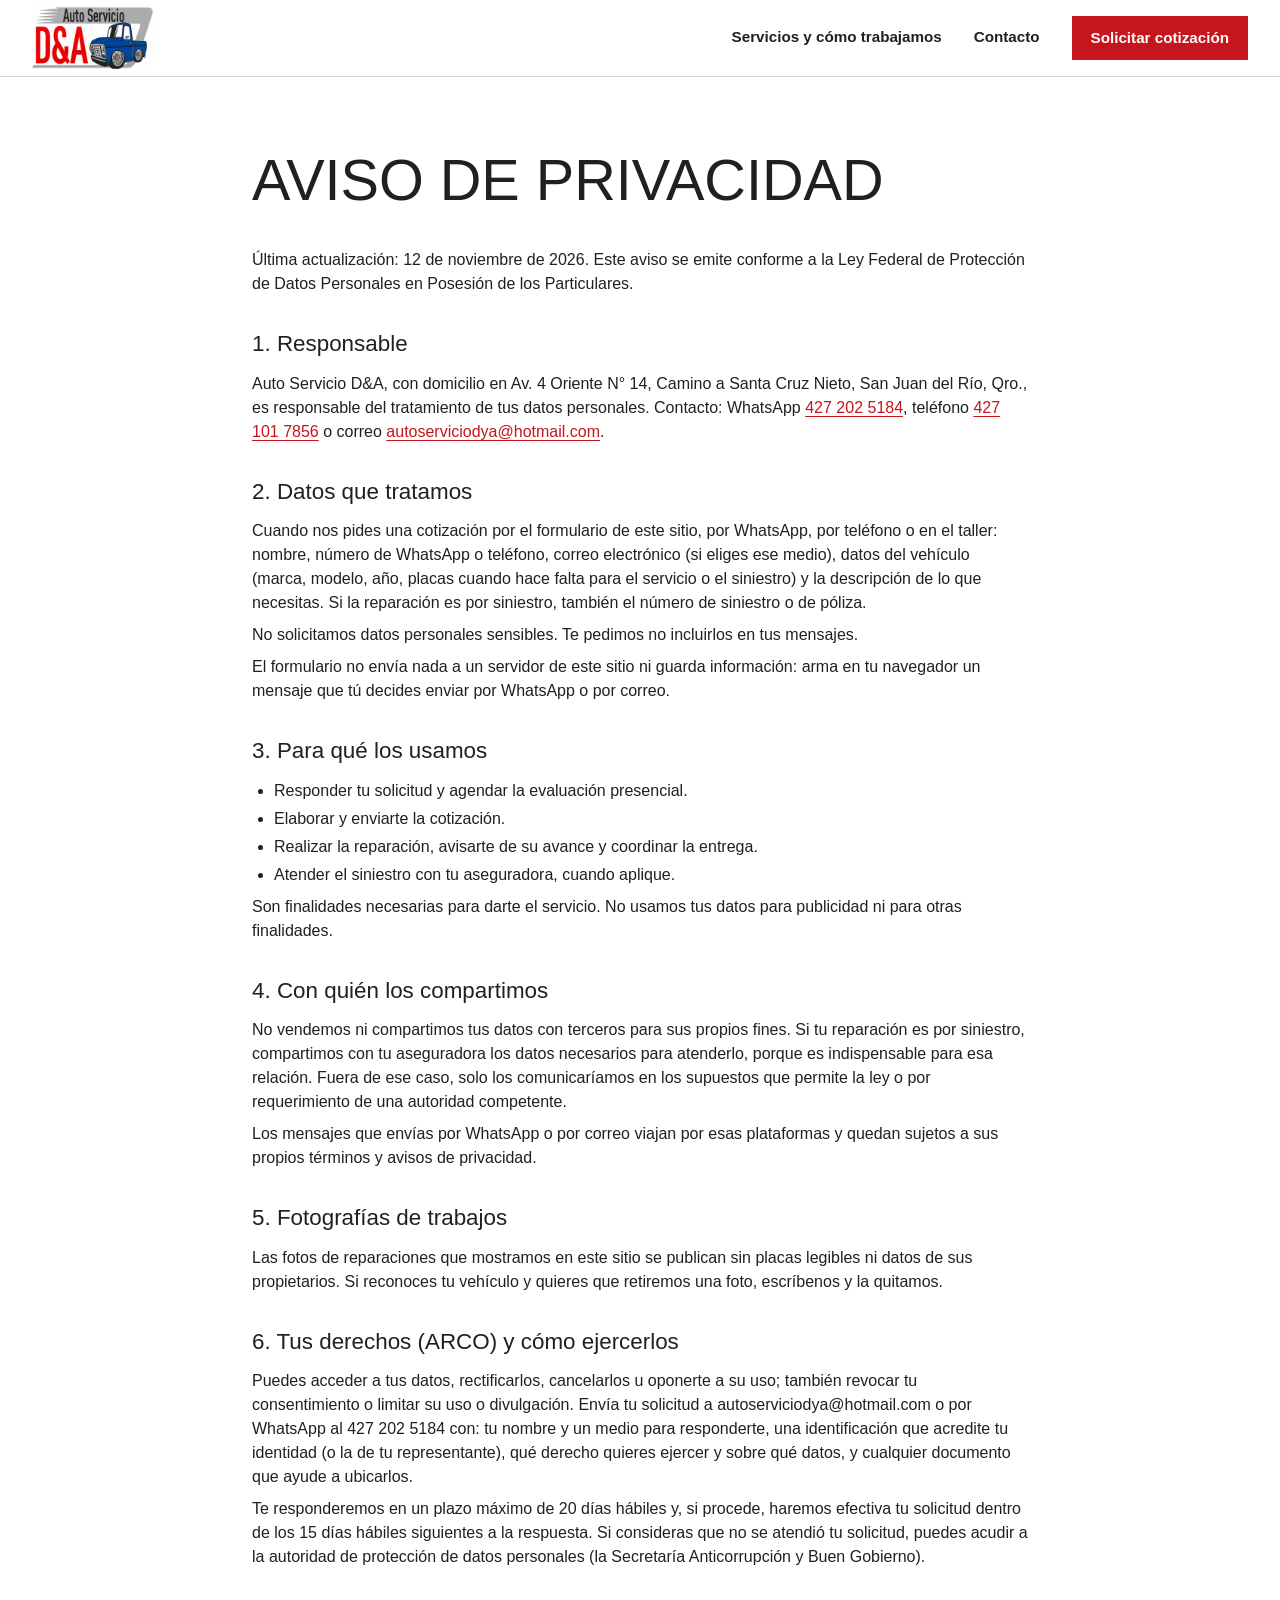
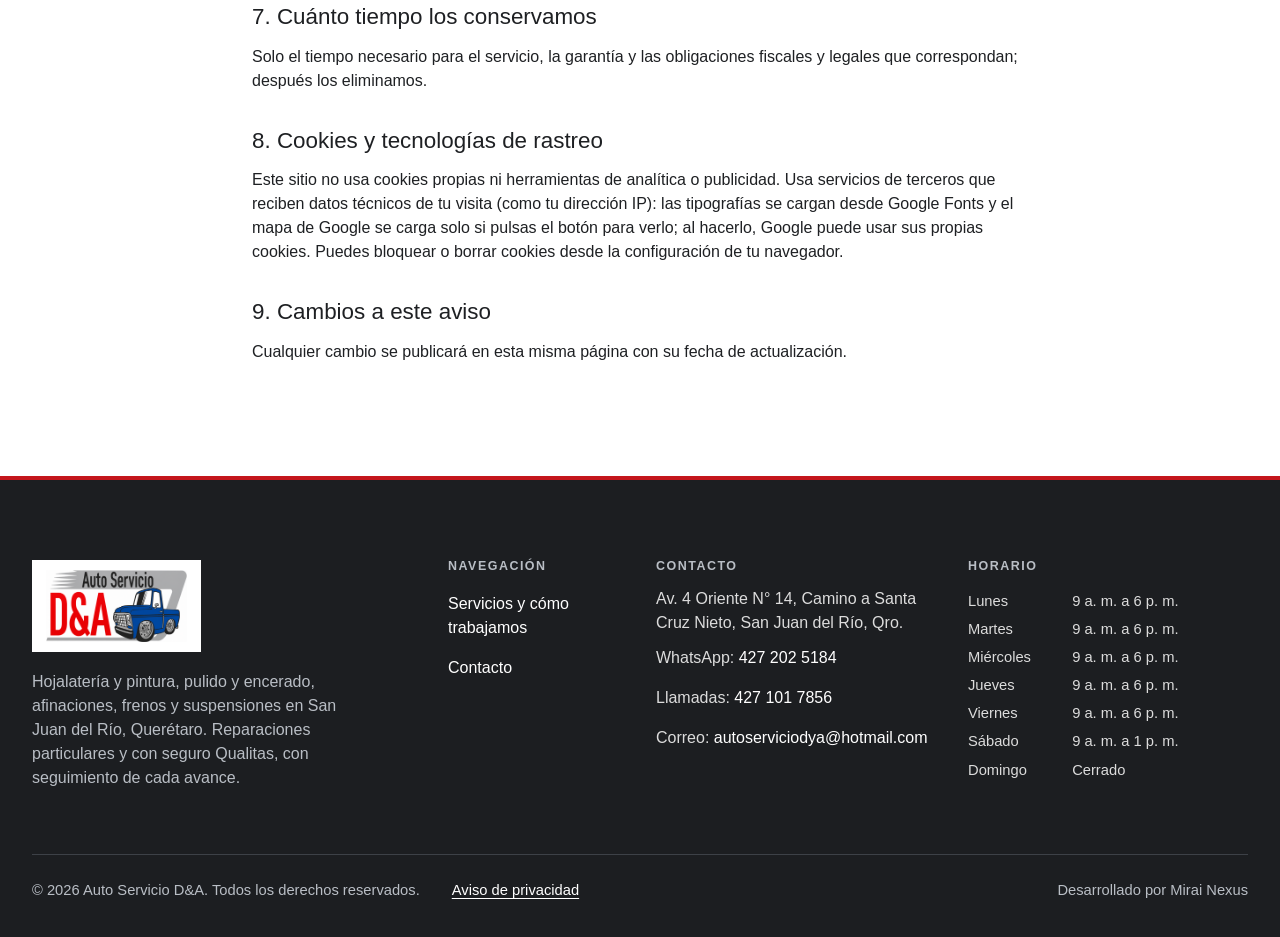
==== commit 95157990: "Logo nuevo, panel del recorrido nítido, placas difuminadas y aviso de privacidad completo - Logo nue" ====
--- a/privacidad.html
+++ b/privacidad.html
@@ -10,19 +10,19 @@
 <meta name="robots" content="noindex, nofollow">
 <meta name="referrer" content="strict-origin-when-cross-origin">
 <link rel="icon" href="favicon.ico" sizes="any">
-<link rel="icon" type="image/png" sizes="32x32" href="img/favicon-32.png">
+<link rel="icon" type="image/png" sizes="32x32" href="img/favicon-dya-32.png">
 <link rel="apple-touch-icon" href="apple-touch-icon.png">
 <meta property="og:type" content="website"><meta property="og:locale" content="es_MX">
 <meta property="og:title" content="Aviso de privacidad | Auto Servicio D&amp;A"><meta property="og:description" content="Aviso de privacidad de Auto Servicio D&amp;A.">
 <link rel="preconnect" href="https://fonts.googleapis.com"><link rel="preconnect" href="https://fonts.gstatic.com" crossorigin><link rel="stylesheet" href="https://fonts.googleapis.com/css2?family=Archivo:wght@300;400;700&display=swap">
-<link rel="stylesheet" href="css/styles.css">
+<link rel="stylesheet" href="css/styles.css?v=98fcba0fdb">
 </head>
 <body>
 
 <a class="skip-link" href="#contenido">Saltar al contenido</a>
 <header class="site-header">
   <div class="wrap">
-    <a class="brand" href="index.html#inicio" aria-label="Auto Servicio D&amp;A, inicio"><img src="img/logo-da.png" width="320" height="170" alt="Auto Servicio D&amp;A"></a>
+    <a class="brand" href="index.html#inicio" aria-label="Auto Servicio D&amp;A, inicio"><img src="img/logo-dya.png" width="640" height="327" alt="Auto Servicio D&amp;A"></a>
     <button class="btn btn--sm menu-toggle js-only" id="menu-toggle" type="button" aria-expanded="false" aria-controls="site-nav">Menú</button>
     <nav class="nav" id="site-nav" aria-label="Principal">
       <a href="index.html#servicios">Servicios y cómo trabajamos</a>
@@ -33,27 +33,36 @@
 </header>
 <main id="contenido" class="wrap legal">
   <h1>Aviso de privacidad</h1>
-  <p>Última actualización: 9 de noviembre de 2026.</p>
-  <section><h2>Responsable</h2>
-    <p>Auto Servicio D&amp;A, con domicilio en Av. 4 Oriente N° 14, Camino a Santa Cruz Nieto, San Juan del Río, Qro.. Contacto: WhatsApp <a href="https://wa.me/524272025184" target="_blank" rel="noopener">427 202 5184</a>, teléfono <a href="tel:+524271017856">427 101 7856</a> o correo <a href="mailto:autoserviciodya@hotmail.com">autoserviciodya@hotmail.com</a>.</p></section>
-  <section><h2>Qué datos se capturan en este sitio</h2>
-    <p>El formulario de cotización pide nombre, servicio de interés, vehículo (opcional) y la descripción de lo que necesitas. Eliges si la solicitud sale por WhatsApp o por correo; el taller recibe tu número o tu correo cuando envías el mensaje desde ese medio. Esta página no envía esos datos a un servidor propio ni los guarda: se usan en tu navegador para armar un mensaje de WhatsApp o de correo.</p></section>
-  <section><h2>Para qué se usan</h2>
-    <ul><li>Preparar el mensaje con el que solicitas una cotización.</li><li>Si decides enviarlo por WhatsApp o por correo, el taller lo recibe y lo usa para responderte y cotizar el servicio.</li></ul></section>
-  <section><h2>Con quién se comparten</h2>
-    <p>El mensaje viaja por WhatsApp o por tu servicio de correo solo cuando pulsas Enviar, y queda sujeto a los términos y al aviso de privacidad de esa plataforma. Si cargas el mapa, Google recibe tu visita a ese contenido. Las tipografías se cargan desde Google Fonts.</p></section>
-  <section><h2>Cookies y analítica</h2>
-    <p>Este sitio no usa cookies propias ni herramientas de analítica.</p></section>
-  <section><h2>Tus derechos</h2>
-    <p>Puedes solicitar el acceso, rectificación o cancelación de tus datos, u oponerte a su uso, escribiendo a los medios de contacto indicados arriba.</p></section>
-  <section><h2>Cambios a este aviso</h2>
+  <p>Última actualización: 12 de noviembre de 2026. Este aviso se emite conforme a la Ley Federal de Protección de Datos Personales en Posesión de los Particulares.</p>
+  <section><h2>1. Responsable</h2>
+    <p>Auto Servicio D&amp;A, con domicilio en Av. 4 Oriente N° 14, Camino a Santa Cruz Nieto, San Juan del Río, Qro., es responsable del tratamiento de tus datos personales. Contacto: WhatsApp <a href="https://wa.me/524272025184" target="_blank" rel="noopener">427 202 5184</a>, teléfono <a href="tel:+524271017856">427 101 7856</a> o correo <a href="mailto:autoserviciodya@hotmail.com">autoserviciodya@hotmail.com</a>.</p></section>
+  <section><h2>2. Datos que tratamos</h2>
+    <p>Cuando nos pides una cotización por el formulario de este sitio, por WhatsApp, por teléfono o en el taller: nombre, número de WhatsApp o teléfono, correo electrónico (si eliges ese medio), datos del vehículo (marca, modelo, año, placas cuando hace falta para el servicio o el siniestro) y la descripción de lo que necesitas. Si la reparación es por siniestro, también el número de siniestro o de póliza.</p>
+    <p>No solicitamos datos personales sensibles. Te pedimos no incluirlos en tus mensajes.</p>
+    <p>El formulario no envía nada a un servidor de este sitio ni guarda información: arma en tu navegador un mensaje que tú decides enviar por WhatsApp o por correo.</p></section>
+  <section><h2>3. Para qué los usamos</h2>
+    <ul><li>Responder tu solicitud y agendar la evaluación presencial.</li><li>Elaborar y enviarte la cotización.</li><li>Realizar la reparación, avisarte de su avance y coordinar la entrega.</li><li>Atender el siniestro con tu aseguradora, cuando aplique.</li></ul>
+    <p>Son finalidades necesarias para darte el servicio. No usamos tus datos para publicidad ni para otras finalidades.</p></section>
+  <section><h2>4. Con quién los compartimos</h2>
+    <p>No vendemos ni compartimos tus datos con terceros para sus propios fines. Si tu reparación es por siniestro, compartimos con tu aseguradora los datos necesarios para atenderlo, porque es indispensable para esa relación. Fuera de ese caso, solo los comunicaríamos en los supuestos que permite la ley o por requerimiento de una autoridad competente.</p>
+    <p>Los mensajes que envías por WhatsApp o por correo viajan por esas plataformas y quedan sujetos a sus propios términos y avisos de privacidad.</p></section>
+  <section><h2>5. Fotografías de trabajos</h2>
+    <p>Las fotos de reparaciones que mostramos en este sitio se publican sin placas legibles ni datos de sus propietarios. Si reconoces tu vehículo y quieres que retiremos una foto, escríbenos y la quitamos.</p></section>
+  <section><h2>6. Tus derechos (ARCO) y cómo ejercerlos</h2>
+    <p>Puedes acceder a tus datos, rectificarlos, cancelarlos u oponerte a su uso; también revocar tu consentimiento o limitar su uso o divulgación. Envía tu solicitud a autoserviciodya@hotmail.com o por WhatsApp al 427 202 5184 con: tu nombre y un medio para responderte, una identificación que acredite tu identidad (o la de tu representante), qué derecho quieres ejercer y sobre qué datos, y cualquier documento que ayude a ubicarlos.</p>
+    <p>Te responderemos en un plazo máximo de 20 días hábiles y, si procede, haremos efectiva tu solicitud dentro de los 15 días hábiles siguientes a la respuesta. Si consideras que no se atendió tu solicitud, puedes acudir a la autoridad de protección de datos personales (la Secretaría Anticorrupción y Buen Gobierno).</p></section>
+  <section><h2>7. Cuánto tiempo los conservamos</h2>
+    <p>Solo el tiempo necesario para el servicio, la garantía y las obligaciones fiscales y legales que correspondan; después los eliminamos.</p></section>
+  <section><h2>8. Cookies y tecnologías de rastreo</h2>
+    <p>Este sitio no usa cookies propias ni herramientas de analítica o publicidad. Usa servicios de terceros que reciben datos técnicos de tu visita (como tu dirección IP): las tipografías se cargan desde Google Fonts y el mapa de Google se carga solo si pulsas el botón para verlo; al hacerlo, Google puede usar sus propias cookies. Puedes bloquear o borrar cookies desde la configuración de tu navegador.</p></section>
+  <section><h2>9. Cambios a este aviso</h2>
     <p>Cualquier cambio se publicará en esta misma página con su fecha de actualización.</p></section>
 </main>
 <footer class="site-footer">
   <div class="wrap">
     <div class="footer__grid">
       <div class="footer__brand">
-        <a class="brand brand--plate" href="index.html#inicio" aria-label="Auto Servicio D&amp;A, inicio"><img src="img/logo-da.png" width="320" height="170" alt="Auto Servicio D&amp;A"></a>
+        <a class="brand brand--plate" href="index.html#inicio" aria-label="Auto Servicio D&amp;A, inicio"><img src="img/logo-dya.png" width="640" height="327" alt="Auto Servicio D&amp;A"></a>
         <p>Hojalatería y pintura, pulido y encerado, afinaciones, frenos y suspensiones en San Juan del Río, Querétaro. Reparaciones particulares y con seguro Qualitas, con seguimiento de cada avance.</p>
       </div>
       <div class="footer__col">
@@ -89,6 +98,6 @@
   </div>
 </footer>
 
-<script src="js/app.js" defer></script>
+<script src="js/app.js?v=96140303ea" defer></script>
 </body>
 </html>
--- a/css/styles.css
+++ b/css/styles.css
@@ -74,7 +74,7 @@
 .site-header { position: sticky; top: 0; z-index: 50; background: var(--bg); color: var(--ink); border-bottom: 1px solid var(--line); }
 .site-header .wrap { display: flex; align-items: center; gap: 24px; min-height: 76px; }
 .brand { display: flex; align-items: center; text-decoration: none; }
-.brand img { width: auto; height: 56px; }
+.brand img { width: auto; height: 62px; }
 .brand--plate { background: #fff; padding: 10px 14px; width: fit-content; }
 .brand--plate img { height: 72px; }
 .nav { margin-left: auto; display: flex; align-items: center; gap: 4px; }
@@ -137,27 +137,113 @@
 .stage h3 { font-size: clamp(1.5rem, 2.4vw, 2rem); font-weight: 400; line-height: 1.15; }
 .stage p { color: var(--meta); max-width: 52ch; }
 .stage__media { display: none; }
-.svc__imgs--2 { grid-template-columns: 1fr 1fr; gap: 8px; }
-.svc__img { width: 100%; aspect-ratio: 4 / 3; object-fit: cover; }
-.svc__imgs--2 .svc__img { aspect-ratio: 3 / 4; }
+/* Sin JavaScript (o en móvil/tablet) cada etapa muestra sus fotos en fila deslizable */
+.journey:not(.is-enhanced) .stage__media { display: grid; }
+.stage__media--reel { gap: 10px; }
+.journey:not(.is-enhanced) .journey__panel { display: none; }
+.reel__title { font-size: 0.95rem; color: var(--ink); font-weight: 700; }
+.reel__title span { display: block; font-size: 0.72rem; letter-spacing: .1em; text-transform: uppercase; color: var(--accent); margin-bottom: 2px; }
+.reel { display: flex; gap: 8px; overflow-x: auto; scroll-snap-type: x mandatory; overscroll-behavior-x: contain; padding-bottom: 6px; scrollbar-width: thin; }
+.reel__item { flex: 0 0 min(82%, 420px); scroll-snap-align: start; aspect-ratio: 4 / 3; background: var(--dark); display: block; }
+.reel__item img { width: 100%; height: 100%; object-fit: cover; }
 
 .journey__panel { position: sticky; top: 104px; display: grid; gap: 14px; }
-.journey__frame { position: relative; aspect-ratio: 4 / 5; background: var(--bg-alt); overflow: hidden; }
-.shot { position: absolute; inset: 0; display: grid; opacity: 0; transform: scale(1.04); transition: opacity .6s var(--ease), transform .9s var(--ease); }
-.shot.is-active { opacity: 1; transform: none; }
-.shot--2 { grid-template-columns: 1fr 1fr; gap: 8px; background: var(--bg); }
-.shot img { width: 100%; height: 100%; min-height: 0; object-fit: cover; }
+.journey__frame { position: relative; height: clamp(480px, calc(100vh - 150px), 740px); background: var(--dark); overflow: hidden; }
+/* Cruce solo de opacidad: escalar la capa la rasteriza a otro tamaño y se ve borrosa hasta que termina */
+.shot { position: absolute; inset: 0; display: grid; opacity: 0; pointer-events: none; transition: opacity .32s cubic-bezier(.2, 0, 0, 1); }
+.shot.is-active { opacity: 1; pointer-events: auto; }
 .shot--quote { background: var(--dark); color: #fff; }
-.journey__counter { display: flex; align-items: baseline; gap: 8px; font-weight: 700; font-variant-numeric: tabular-nums; color: var(--ink); }
-.journey__counter span:first-child { color: var(--accent); }
-.journey__name { margin-left: 12px; font-weight: 400; color: var(--meta); }
+
+/* Portafolio de un trabajo real: foto grande, datos, flechas y tira de miniaturas */
+.shot--folio { background: var(--dark); color: #fff; }
+.folio { display: grid; grid-template-rows: minmax(0, 1fr) auto auto auto; height: 100%; min-height: 0; }
+.folio__main { position: relative; display: block; min-height: 0; background: #131416; cursor: zoom-in; overflow: hidden; }
+.folio__main img { width: 100%; height: 100%; object-fit: contain; transition: opacity .25s var(--ease); }
+.folio__main img.is-swapping { opacity: .35; }
+.folio__zoom { position: absolute; right: 12px; bottom: 12px; padding: 6px 10px; background: rgba(20, 21, 23, .78); color: #fff; font-size: 0.72rem; font-weight: 700; letter-spacing: .1em; text-transform: uppercase; opacity: 0; transform: translateY(4px); transition: opacity .2s var(--ease), transform .2s var(--ease); }
+.folio__main:focus-visible .folio__zoom { opacity: 1; transform: none; }
+@media (hover: hover) and (pointer: fine) { .folio__main:hover .folio__zoom { opacity: 1; transform: none; } }
+.folio__bar { display: flex; align-items: center; justify-content: space-between; gap: 16px; padding: 16px 20px 4px; }
+.folio__title { display: grid; gap: 2px; font-size: 1.15rem; font-weight: 700; line-height: 1.2; color: #fff; }
+.folio__eyebrow { font-size: 0.7rem; letter-spacing: .12em; text-transform: uppercase; color: #ff6b6f; }
+.folio__job { font-size: 0.9rem; font-weight: 400; color: var(--silver); }
+.folio__nav { display: flex; align-items: center; gap: 6px; flex: none; }
+.folio__count { min-width: 64px; text-align: center; font-weight: 700; font-variant-numeric: tabular-nums; color: var(--silver); }
+.folio__count span { color: #fff; }
+.folio__btn { display: grid; place-items: center; width: 44px; height: 44px; padding: 0; background: none; border: 1px solid var(--dark-line); color: #fff; cursor: pointer; transition: border-color .15s var(--ease), background-color .15s var(--ease), transform .12s var(--ease); }
+.folio__btn svg { width: 14px; height: 14px; }
+.folio__btn:active { transform: scale(.96); }
+.folio__btn:focus-visible { outline: 2px solid #fff; outline-offset: 2px; }
+@media (hover: hover) and (pointer: fine) { .folio__btn:hover { border-color: #fff; background: var(--dark-2); } }
+.folio__pie { min-height: 1.5em; padding: 0 20px; font-size: 0.9rem; color: var(--silver); max-width: none; }
+.folio__strip { position: relative; display: flex; gap: 6px; overflow-x: auto; padding: 12px 20px 18px; scrollbar-width: thin; scrollbar-color: var(--dark-line) transparent; }
+.folio__thumb { position: relative; flex: none; width: 64px; height: 48px; padding: 0; border: 0; background: var(--dark-2); opacity: .5; cursor: pointer; transition: opacity .2s var(--ease); }
+.folio__thumb img { width: 100%; height: 100%; object-fit: cover; }
+.folio__thumb::after { content: ""; position: absolute; left: 0; right: 0; bottom: 0; height: 3px; background: var(--accent); transform: scaleX(0); transition: transform .25s var(--ease); }
+.folio__thumb[aria-current="true"] { opacity: 1; }
+.folio__thumb[aria-current="true"]::after { transform: scaleX(1); }
+.folio__thumb:focus-visible { outline: 2px solid #fff; outline-offset: 2px; opacity: 1; }
+@media (hover: hover) and (pointer: fine) { .folio__thumb:hover { opacity: .85; } }
+
+/* Entrega: conversación de WhatsApp con acabado iOS (única pieza con esquinas redondeadas: es un teléfono) */
+.shot--chat { background: var(--dark); grid-template-rows: auto minmax(0, 1fr); gap: 18px; padding: 28px clamp(24px, 4vw, 48px) 28px; justify-items: center; }
+.shot__label { justify-self: start; color: #fff; font-size: clamp(1.4rem, 2.2vw, 1.9rem); font-weight: 300; text-transform: uppercase; line-height: 1.1; }
+.chat {
+  --wa-bg: #efe7de; --wa-in: #ffffff; --wa-out: #d9fdd3; --wa-ink: #111b21; --wa-meta: #56636c; --wa-read: #53bdeb; --ios-blue: #007aff;
+  display: grid; grid-template-rows: auto minmax(0, 1fr) auto; width: min(100%, 372px); height: 100%; margin: 0;
+  background: var(--wa-bg); border-radius: 28px; overflow: hidden; color: var(--wa-ink);
+  font-family: -apple-system, BlinkMacSystemFont, "SF Pro Text", "Segoe UI", system-ui, sans-serif; font-size: 15px; line-height: 1.32;
+  box-shadow: 0 0 0 1px rgba(255, 255, 255, .08), 0 30px 60px -20px rgba(0, 0, 0, .6);
+}
+.chat__head { display: flex; align-items: center; gap: 10px; padding: 14px 16px 10px; background: rgba(246, 246, 246, .92); border-bottom: 1px solid rgba(0, 0, 0, .08); }
+.chat__back { display: grid; place-items: center; width: 14px; color: var(--ios-blue); }
+.chat__back svg { width: 10px; height: 18px; }
+.chat__avatar { display: grid; place-items: center; flex: none; width: 38px; height: 38px; border-radius: 50%; background: #fff; box-shadow: inset 0 0 0 1px rgba(0, 0, 0, .08); }
+.chat__avatar { overflow: hidden; }
+.chat__avatar img { width: 100%; height: 100%; object-fit: cover; transform: scale(1.18); }
+.chat__who { display: grid; line-height: 1.2; min-width: 0; }
+.chat__who strong { font-size: 15px; font-weight: 600; }
+.chat__who span { font-size: 12px; color: var(--wa-meta); transition: color .2s ease; }
+.chat__who span.is-typing { color: #1fa855; }
+.chat__log { display: flex; flex-direction: column; gap: 6px; padding: 12px 12px 14px; overflow: hidden; }
+.chat__day { align-self: center; margin-bottom: 4px; }
+.chat__day span { display: block; padding: 3px 10px; border-radius: 8px; background: rgba(255, 255, 255, .85); font-size: 12px; font-weight: 500; color: var(--wa-meta); }
+.msg { max-width: 82%; }
+.msg p { position: relative; padding: 7px 10px 8px; border-radius: 18px; background: var(--wa-in); box-shadow: 0 1px .5px rgba(11, 20, 26, .13); color: var(--wa-ink); max-width: none; }
+.msg--in { align-self: flex-start; transform-origin: 0% 100%; }
+.msg--in p { border-bottom-left-radius: 5px; }
+.msg--out { align-self: flex-end; transform-origin: 100% 100%; }
+.msg--out p { background: var(--wa-out); border-bottom-right-radius: 5px; }
+.msg__meta { float: right; margin: 6px 0 -4px 10px; font-size: 11px; line-height: 1; color: var(--wa-meta); font-variant-numeric: tabular-nums; }
+.msg__ticks { float: right; width: 17px; height: 11px; margin: 5px -2px -4px 3px; color: var(--wa-meta); transition: color .3s ease; }
+.msg.is-read .msg__ticks { color: var(--wa-read); }
+.msg--photo { width: 74%; padding: 3px; border-radius: 18px 18px 18px 5px; background: var(--wa-in); box-shadow: 0 1px .5px rgba(11, 20, 26, .13); }
+.msg--photo p { box-shadow: none; padding: 6px 7px 5px; }
+.msg__photo { display: block; width: 100%; aspect-ratio: 4 / 3; object-fit: cover; border-radius: 15px; }
+.msg--typing p { display: flex; gap: 4px; padding: 12px 14px; }
+.msg--typing i { width: 7px; height: 7px; border-radius: 50%; background: #9aa3a8; }
+.chat__compose { display: flex; align-items: center; gap: 10px; padding: 8px 12px 14px; background: rgba(246, 246, 246, .92); border-top: 1px solid rgba(0, 0, 0, .06); }
+.chat__input { flex: 1; padding: 7px 14px; border-radius: 18px; background: #fff; box-shadow: inset 0 0 0 1px rgba(0, 0, 0, .1); color: #6e6e73; font-size: 15px; }
+.chat__send { width: 30px; height: 30px; border-radius: 50%; background: #1fa855; }
+/* Antes de reproducir, los mensajes esperan ocultos (solo con JavaScript y movimiento permitido) */
+.chat.is-armed .msg:not(.is-in):not(.msg--typing) { display: none; }
+@media (prefers-reduced-motion: no-preference) {
+  .chat.is-armed .msg.is-in { animation: msg-in .46s cubic-bezier(.16, 1, .3, 1) both; }
+  .msg--typing:not([hidden]) { animation: msg-in .3s cubic-bezier(.16, 1, .3, 1) both; }
+  .msg--typing i { animation: typing-dot 1.1s ease-in-out infinite; }
+  .msg--typing i:nth-child(2) { animation-delay: .15s; }
+  .msg--typing i:nth-child(3) { animation-delay: .3s; }
+}
+@keyframes msg-in { from { opacity: 0; transform: translateY(8px) scale(.97); } to { opacity: 1; transform: none; } }
+@keyframes typing-dot { 0%, 60%, 100% { transform: translateY(0); opacity: .55; } 30% { transform: translateY(-4px); opacity: 1; } }
+.stage__media--chat .chat { height: 560px; justify-self: start; box-shadow: 0 0 0 1px var(--line), 0 24px 40px -28px rgba(0, 0, 0, .45); }
 
 .quote-panel { display: grid; align-content: center; gap: 14px; padding: clamp(28px, 5vw, 56px); height: 100%; }
 .quote-panel__title { font-size: clamp(1.6rem, 2.6vw, 2.2rem); font-weight: 300; text-transform: uppercase; line-height: 1.1; }
 .quote-panel__label { color: var(--silver); font-weight: 700; font-size: 0.85rem; letter-spacing: .1em; text-transform: uppercase; }
 .quote-panel__list { display: grid; border-top: 1px solid var(--dark-line); }
 .quote-panel__list li { padding: 12px 0 12px 34px; border-bottom: 1px solid var(--dark-line); position: relative; }
-.quote-panel__list li span { position: absolute; left: 0; top: 12px; color: var(--accent); font-weight: 700; font-variant-numeric: tabular-nums; }
+.quote-panel__list li span { position: absolute; left: 0; top: 12px; color: #ff6b6f; font-weight: 700; font-variant-numeric: tabular-nums; }
 .quote-panel__num { display: grid; gap: 4px; margin-top: 10px; font-size: clamp(1.6rem, 2.8vw, 2.4rem); font-weight: 300; font-variant-numeric: tabular-nums; }
 .quote-panel__num span { font-size: 0.78rem; font-weight: 700; letter-spacing: .1em; text-transform: uppercase; color: var(--silver); }
 .quote-panel--inline { background: var(--dark); color: #fff; }
@@ -168,6 +254,7 @@
 @media (min-width: 1024px) {
   .journey.is-enhanced { padding-left: 32px; }
   .journey.is-enhanced .journey__rail { display: block; }
+  .journey.is-enhanced .journey__list { padding-bottom: 20vh; }
   .journey.is-enhanced .stage { min-height: 62vh; align-content: center; border-top: 0; padding: 48px 0; }
   .journey.is-enhanced .stage > * { transition: opacity .35s var(--ease); }
   .journey.is-enhanced .stage:not(.is-active) > * { opacity: .38; }
@@ -224,12 +311,6 @@
 .process__note { margin-top: 56px; color: var(--silver); max-width: 60ch; }
 
 /* Galería de cada servicio */
-.svc__gallery { margin-top: 4px; }
-.thumbs { display: flex; flex-wrap: wrap; gap: 8px; }
-.thumb { position: relative; display: block; width: 76px; height: 76px; overflow: hidden; background: var(--bg-alt); cursor: zoom-in; }
-.thumb img { width: 100%; height: 100%; object-fit: cover; transition: transform .5s var(--ease), opacity .3s; }
-@media (hover: hover) and (pointer: fine) { .thumb:hover img { transform: scale(1.07); } }
-.thumb__more { position: absolute; inset: 0; display: grid; place-items: center; background: rgba(0,0,0,.6); color: #fff; font-weight: 700; }
 .svc__actions { display: flex; flex-wrap: wrap; gap: 4px 32px; margin-top: 6px; }
 
 /* Visor de galería */
@@ -422,7 +503,6 @@
   .journey { grid-template-columns: minmax(0, 1fr); }
   .journey__panel { display: none; }
   .stage__media { display: grid; }
-  .svc__gallery { display: none; }
   .qualitas__badge { grid-column: 1 / span 4; }
   .qualitas__copy { grid-column: 5 / span 8; }
   .timeline { grid-template-columns: minmax(0, 1fr); gap: 0; }
@@ -457,7 +537,7 @@
   .form { padding: 22px 18px; }
   .footer__col, .footer__col--wide { grid-column: 1 / -1; }
   .site-header .wrap { min-height: 64px; }
-  .brand img { height: 44px; }
+  .brand img { height: 48px; }
   .brand--plate img { height: 60px; }
   .map { aspect-ratio: auto; min-height: 300px; }
   .carousel__track { grid-template-columns: minmax(0, 1fr); }
@@ -468,3 +548,76 @@
   .carousel__progress { flex-basis: 100%; order: 5; }
   .lightbox__thumb { width: 48px; height: 48px; }
 }
+
+/* ===== Hero: D&A en rojo; app.js lo pinta con un aerosol generativo (primer gris → rojo) ===== */
+.title-accent { position: relative; display: inline-block; color: #e3262d; }
+.title-accent.is-armed { color: #8d939a; }
+.title-accent.is-armed::after { content: attr(data-text); position: absolute; inset: 0; color: #e3262d; clip-path: inset(0 var(--paint-clip, 100%) 0 0); pointer-events: none; }
+.title-accent__mist { position: absolute; left: -12%; top: -30%; width: 124%; height: 160%; pointer-events: none; }
+
+/* ===== Cotización: tres escenas con acabado Apple (mapa, revisión con lupa, notificación) ===== */
+.quote-panel--scenes { align-content: start; gap: 16px; padding: clamp(24px, 3.4vw, 40px); }
+.quote-panel--scenes .quote-panel__title { font-size: clamp(1.4rem, 2.2vw, 1.9rem); }
+.quote-panel--scenes .quote-panel__num { margin-top: 0; font-size: clamp(1.4rem, 2.2vw, 1.9rem); }
+.scenes { display: grid; gap: 14px; }
+.scenes__stage { position: relative; aspect-ratio: 16 / 9; border-radius: 18px; overflow: hidden; background: #17181b; isolation: isolate; }
+.scene { position: absolute; inset: 0; opacity: 0; transition: opacity .35s cubic-bezier(.2, 0, 0, 1); }
+.scene.is-active { opacity: 1; }
+.scene__svg { display: block; width: 100%; height: 100%; }
+.scene--scan { background: #f5f5f7; }
+.map-pin__label { font: 600 11px -apple-system, BlinkMacSystemFont, "SF Pro Text", "Segoe UI", system-ui, sans-serif; fill: #1d1d1f; paint-order: stroke; stroke: #fff; stroke-width: 3px; stroke-linejoin: round; }
+.map-pin__pulse { opacity: 0; transform-box: fill-box; transform-origin: center; }
+.scene--map.is-arrived .map-pin__pulse { animation: pin-pulse 1.4s cubic-bezier(.16, 1, .3, 1) 2; }
+@keyframes pin-pulse { from { opacity: .45; transform: scale(1); } to { opacity: 0; transform: scale(2.6); } }
+.map-car__halo { filter: drop-shadow(0 1px 2px rgba(0, 0, 0, .3)); }
+.map-card { position: absolute; left: 10px; right: 10px; bottom: 10px; display: flex; align-items: center; gap: 10px; padding: 9px 12px; border-radius: 14px; background: rgba(255, 255, 255, .9); box-shadow: 0 6px 20px rgba(0, 0, 0, .14); color: #1d1d1f; font: 12px/1.25 -apple-system, BlinkMacSystemFont, "SF Pro Text", "Segoe UI", system-ui, sans-serif; }
+.map-card strong { display: block; font-size: 13px; }
+.map-card__icon { flex: none; width: 30px; height: 30px; border-radius: 50%; background: #fff; box-shadow: 0 0 0 1px rgba(0, 0, 0, .1); object-fit: cover; }
+.map-card__chip { margin-left: auto; padding: 4px 9px; border-radius: 980px; background: #34c759; color: #fff; font-style: normal; font-weight: 600; opacity: 0; transform: scale(.8); transition: opacity .3s ease, transform .45s cubic-bezier(.16, 1, .3, 1); }
+.scene--map.is-arrived .map-card__chip { opacity: 1; transform: none; }
+.scan-checks g { opacity: 0; transform-box: fill-box; transform-origin: center; }
+.scan-checks circle { fill: #34c759; }
+.scan-checks path { fill: none; stroke: #fff; stroke-width: 2.2; stroke-linecap: round; stroke-linejoin: round; }
+.scan-checks g.is-on { opacity: 1; animation: check-pop .45s cubic-bezier(.16, 1, .3, 1); }
+@keyframes check-pop { from { opacity: 0; transform: scale(.4); } to { opacity: 1; transform: scale(1); } }
+.scan-chip { position: absolute; left: 10px; top: 10px; display: flex; align-items: center; gap: 8px; padding: 6px 11px 6px 7px; border-radius: 980px; background: rgba(255, 255, 255, .92); box-shadow: 0 2px 10px rgba(0, 0, 0, .1); color: #1d1d1f; font: 600 12px -apple-system, BlinkMacSystemFont, "SF Pro Text", "Segoe UI", system-ui, sans-serif; }
+.scan-chip__ring { --p: 1; width: 18px; height: 18px; border-radius: 50%; background: conic-gradient(#0a84ff calc(var(--p) * 1turn), #e5e5ea 0); -webkit-mask: radial-gradient(circle, transparent 5px, #000 5.5px); mask: radial-gradient(circle, transparent 5px, #000 5.5px); }
+.scene--wa { background: radial-gradient(120% 90% at 85% 0%, #5a1216 0%, transparent 60%), radial-gradient(90% 80% at 0% 100%, #33363c 0%, transparent 65%), #17181b; }
+.lock { display: grid; justify-items: center; align-content: start; gap: 10px; height: 100%; padding: 14px 14px 0; font-family: -apple-system, BlinkMacSystemFont, "SF Pro Text", "Segoe UI", system-ui, sans-serif; }
+.lock .lock__time { color: #fff; font-size: clamp(2.6rem, 6vw, 3.4rem); font-weight: 200; line-height: 1; letter-spacing: -.02em; max-width: none; margin-bottom: 4px; }
+.notif { display: flex; align-items: flex-start; gap: 10px; width: 100%; max-width: 340px; padding: 10px 12px; border-radius: 18px; background: rgba(245, 245, 247, .86); color: #1d1d1f; font-size: 12.5px; line-height: 1.3; box-shadow: 0 8px 24px rgba(0, 0, 0, .25); }
+.notif strong { display: block; font-size: 13.5px; }
+.notif__icon { position: relative; flex: none; width: 36px; height: 36px; }
+.notif__icon img { width: 100%; height: 100%; border-radius: 50%; background: #fff; object-fit: cover; box-shadow: 0 0 0 1px rgba(0, 0, 0, .08); }
+.notif__badge { position: absolute; right: -3px; bottom: -3px; display: grid; place-items: center; width: 17px; height: 17px; border-radius: 5px; background: linear-gradient(#5be37d, #1fa855); box-shadow: 0 0 0 1.5px rgba(245, 245, 247, .95); }
+.notif__badge svg { width: 11px; height: 11px; }
+.notif__body { display: grid; min-width: 0; }
+.notif__app { display: flex; justify-content: space-between; color: #6e6e73; font-size: 10.5px; letter-spacing: .04em; }
+.notif__app em { font-style: normal; letter-spacing: 0; }
+.notif--doc { align-items: center; max-width: 300px; padding: 8px 12px; }
+.notif__doc { flex: none; width: 26px; height: 32px; border-radius: 4px; background: linear-gradient(135deg, transparent 7px, #e3262d 0); }
+.scene--wa .notif { opacity: 0; transform: translateY(-140%) scale(.96); }
+.scene--wa.is-in .notif { opacity: 1; transform: none; transition: opacity .35s ease, transform .65s cubic-bezier(.16, 1, .3, 1); }
+.scene--wa.is-in .notif--doc { transition-delay: .9s, .9s; }
+.scenes__steps { display: grid; border-top: 1px solid var(--dark-line); }
+.scenes__step { position: relative; display: grid; grid-template-columns: 28px minmax(0, 1fr); gap: 4px; width: 100%; padding: 10px 0 11px; background: none; border: 0; border-bottom: 1px solid var(--dark-line); color: var(--silver); font: inherit; font-size: 0.92rem; line-height: 1.35; text-align: left; cursor: pointer; transition: color .25s ease; }
+.scenes__step strong { display: block; color: inherit; font-weight: 700; }
+.scenes__step[aria-current="true"] { color: #fff; }
+.scenes__n { color: #ff6b6f; font-weight: 700; font-variant-numeric: tabular-nums; }
+.scenes__bar { position: absolute; left: 0; right: 0; bottom: -1px; height: 2px; overflow: hidden; }
+.scenes__bar i { display: block; height: 100%; background: #e3262d; transform: scaleX(0); transform-origin: left; }
+.scenes__step:focus-visible { outline: 2px solid #fff; outline-offset: 2px; }
+@media (hover: hover) and (pointer: fine) { .scenes__step:hover { color: #fff; } }
+/* Sin movimiento: las escenas cambian sin desplazarse */
+@media (prefers-reduced-motion: reduce) {
+  .scene--wa.is-in .notif { transition: opacity .2s ease; transform: none; }
+  .scene--wa .notif { transform: none; }
+}
+@media (max-width: 719px) {
+  .scenes__stage { aspect-ratio: 4 / 3; }
+  .map-card { left: 8px; right: 8px; bottom: 8px; padding: 7px 9px; gap: 8px; font-size: 11px; }
+  .map-card strong { font-size: 12px; }
+  .map-card__icon { width: 24px; height: 24px; }
+  .lock { gap: 8px; padding: 10px 10px 0; }
+  .notif { padding: 8px 10px; font-size: 11.5px; }
+}
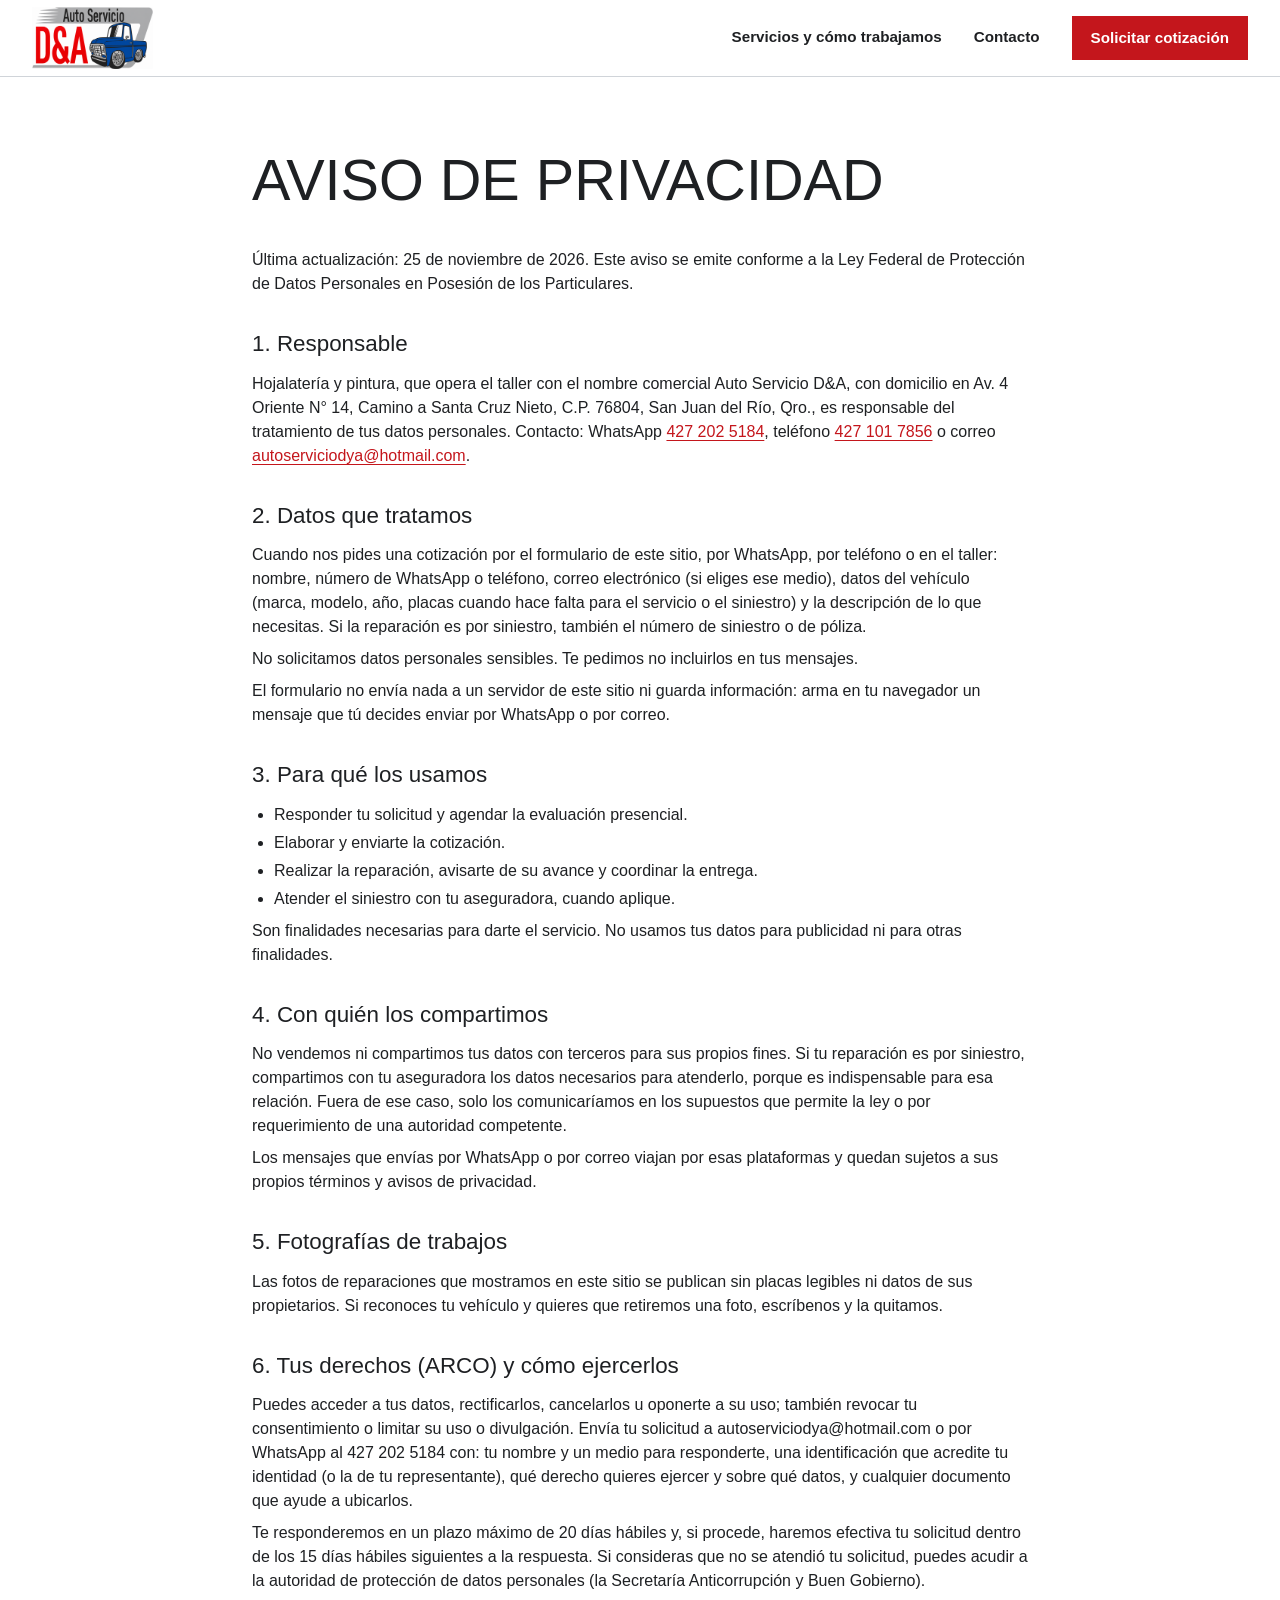
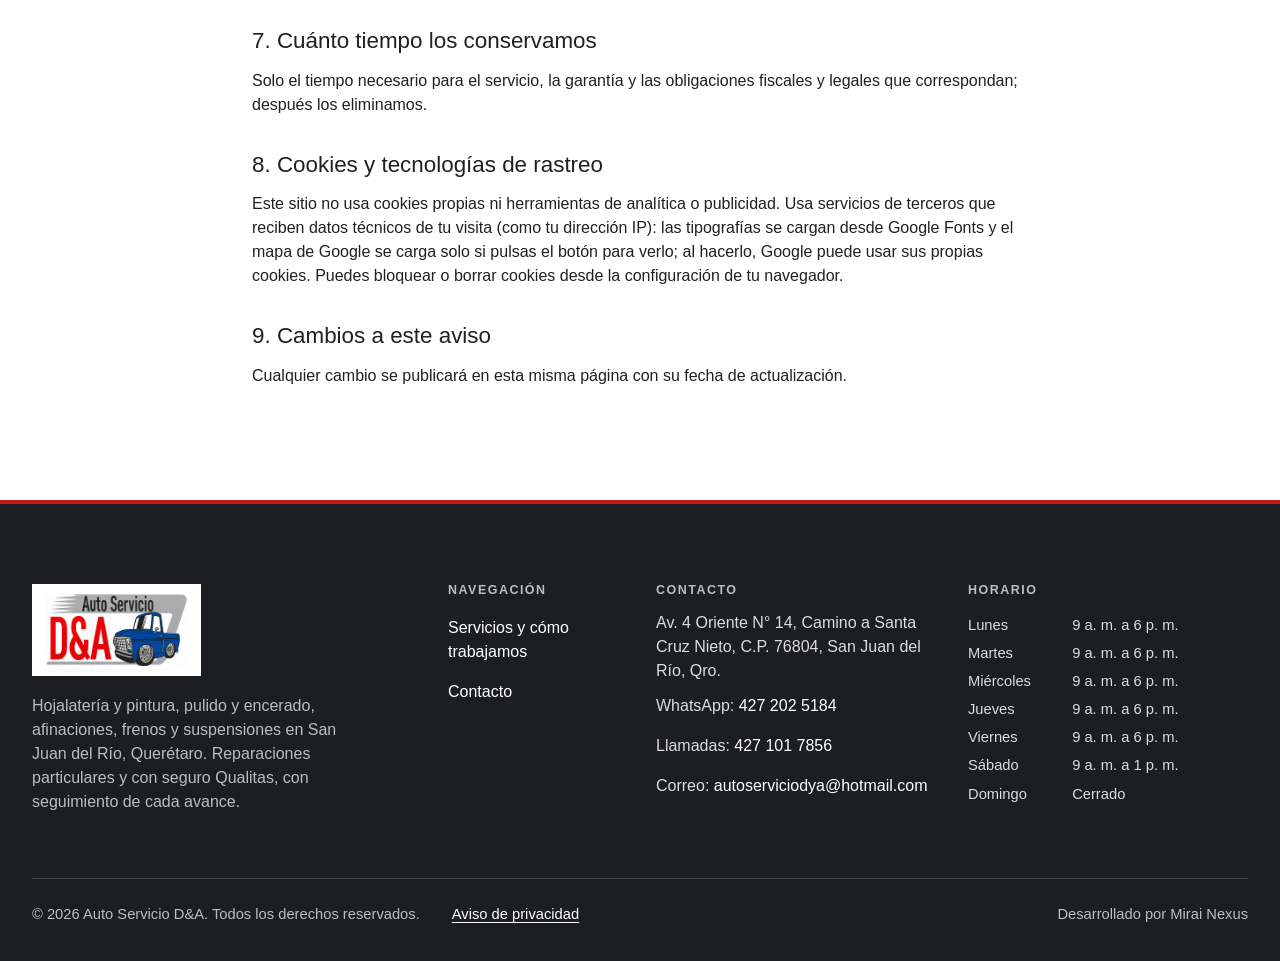
==== commit 9018177e: "Razón social en el aviso de privacidad y código postal - Responsable: Hojalatería y pintura, con el " ====
--- a/privacidad.html
+++ b/privacidad.html
@@ -33,9 +33,9 @@
 </header>
 <main id="contenido" class="wrap legal">
   <h1>Aviso de privacidad</h1>
-  <p>Última actualización: 12 de noviembre de 2026. Este aviso se emite conforme a la Ley Federal de Protección de Datos Personales en Posesión de los Particulares.</p>
+  <p>Última actualización: 25 de noviembre de 2026. Este aviso se emite conforme a la Ley Federal de Protección de Datos Personales en Posesión de los Particulares.</p>
   <section><h2>1. Responsable</h2>
-    <p>Auto Servicio D&amp;A, con domicilio en Av. 4 Oriente N° 14, Camino a Santa Cruz Nieto, San Juan del Río, Qro., es responsable del tratamiento de tus datos personales. Contacto: WhatsApp <a href="https://wa.me/524272025184" target="_blank" rel="noopener">427 202 5184</a>, teléfono <a href="tel:+524271017856">427 101 7856</a> o correo <a href="mailto:autoserviciodya@hotmail.com">autoserviciodya@hotmail.com</a>.</p></section>
+    <p>Hojalatería y pintura, que opera el taller con el nombre comercial Auto Servicio D&amp;A, con domicilio en Av. 4 Oriente N° 14, Camino a Santa Cruz Nieto, C.P. 76804, San Juan del Río, Qro., es responsable del tratamiento de tus datos personales. Contacto: WhatsApp <a href="https://wa.me/524272025184" target="_blank" rel="noopener">427 202 5184</a>, teléfono <a href="tel:+524271017856">427 101 7856</a> o correo <a href="mailto:autoserviciodya@hotmail.com">autoserviciodya@hotmail.com</a>.</p></section>
   <section><h2>2. Datos que tratamos</h2>
     <p>Cuando nos pides una cotización por el formulario de este sitio, por WhatsApp, por teléfono o en el taller: nombre, número de WhatsApp o teléfono, correo electrónico (si eliges ese medio), datos del vehículo (marca, modelo, año, placas cuando hace falta para el servicio o el siniestro) y la descripción de lo que necesitas. Si la reparación es por siniestro, también el número de siniestro o de póliza.</p>
     <p>No solicitamos datos personales sensibles. Te pedimos no incluirlos en tus mensajes.</p>
@@ -72,7 +72,7 @@
       </div>
       <div class="footer__col footer__col--wide">
         <h2>Contacto</h2>
-        <p>Av. 4 Oriente N° 14, Camino a Santa Cruz Nieto, San Juan del Río, Qro.</p>
+        <p>Av. 4 Oriente N° 14, Camino a Santa Cruz Nieto, C.P. 76804, San Juan del Río, Qro.</p>
         <p>WhatsApp: <a href="https://wa.me/524272025184" target="_blank" rel="noopener">427 202 5184</a></p>
         <p>Llamadas: <a href="tel:+524271017856">427 101 7856</a></p>
         <p>Correo: <a href="mailto:autoserviciodya@hotmail.com">autoserviciodya@hotmail.com</a></p>
